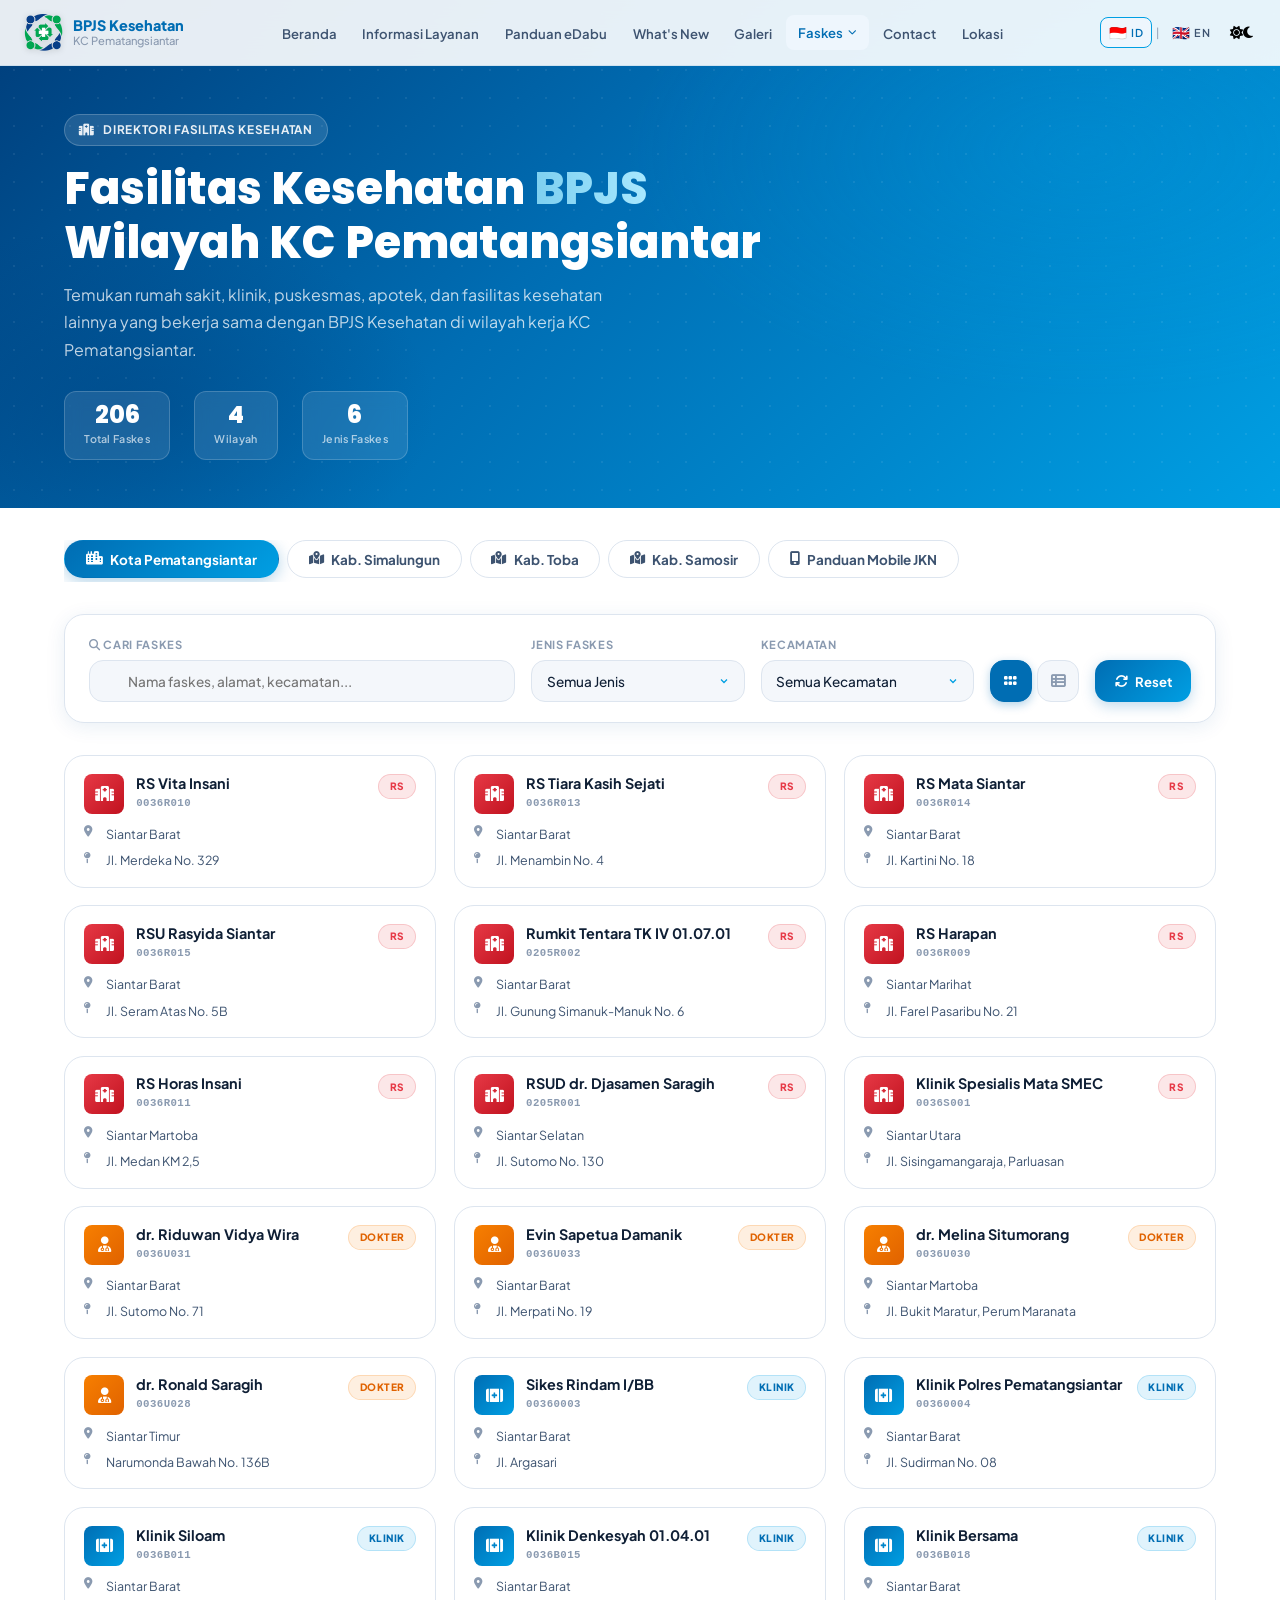
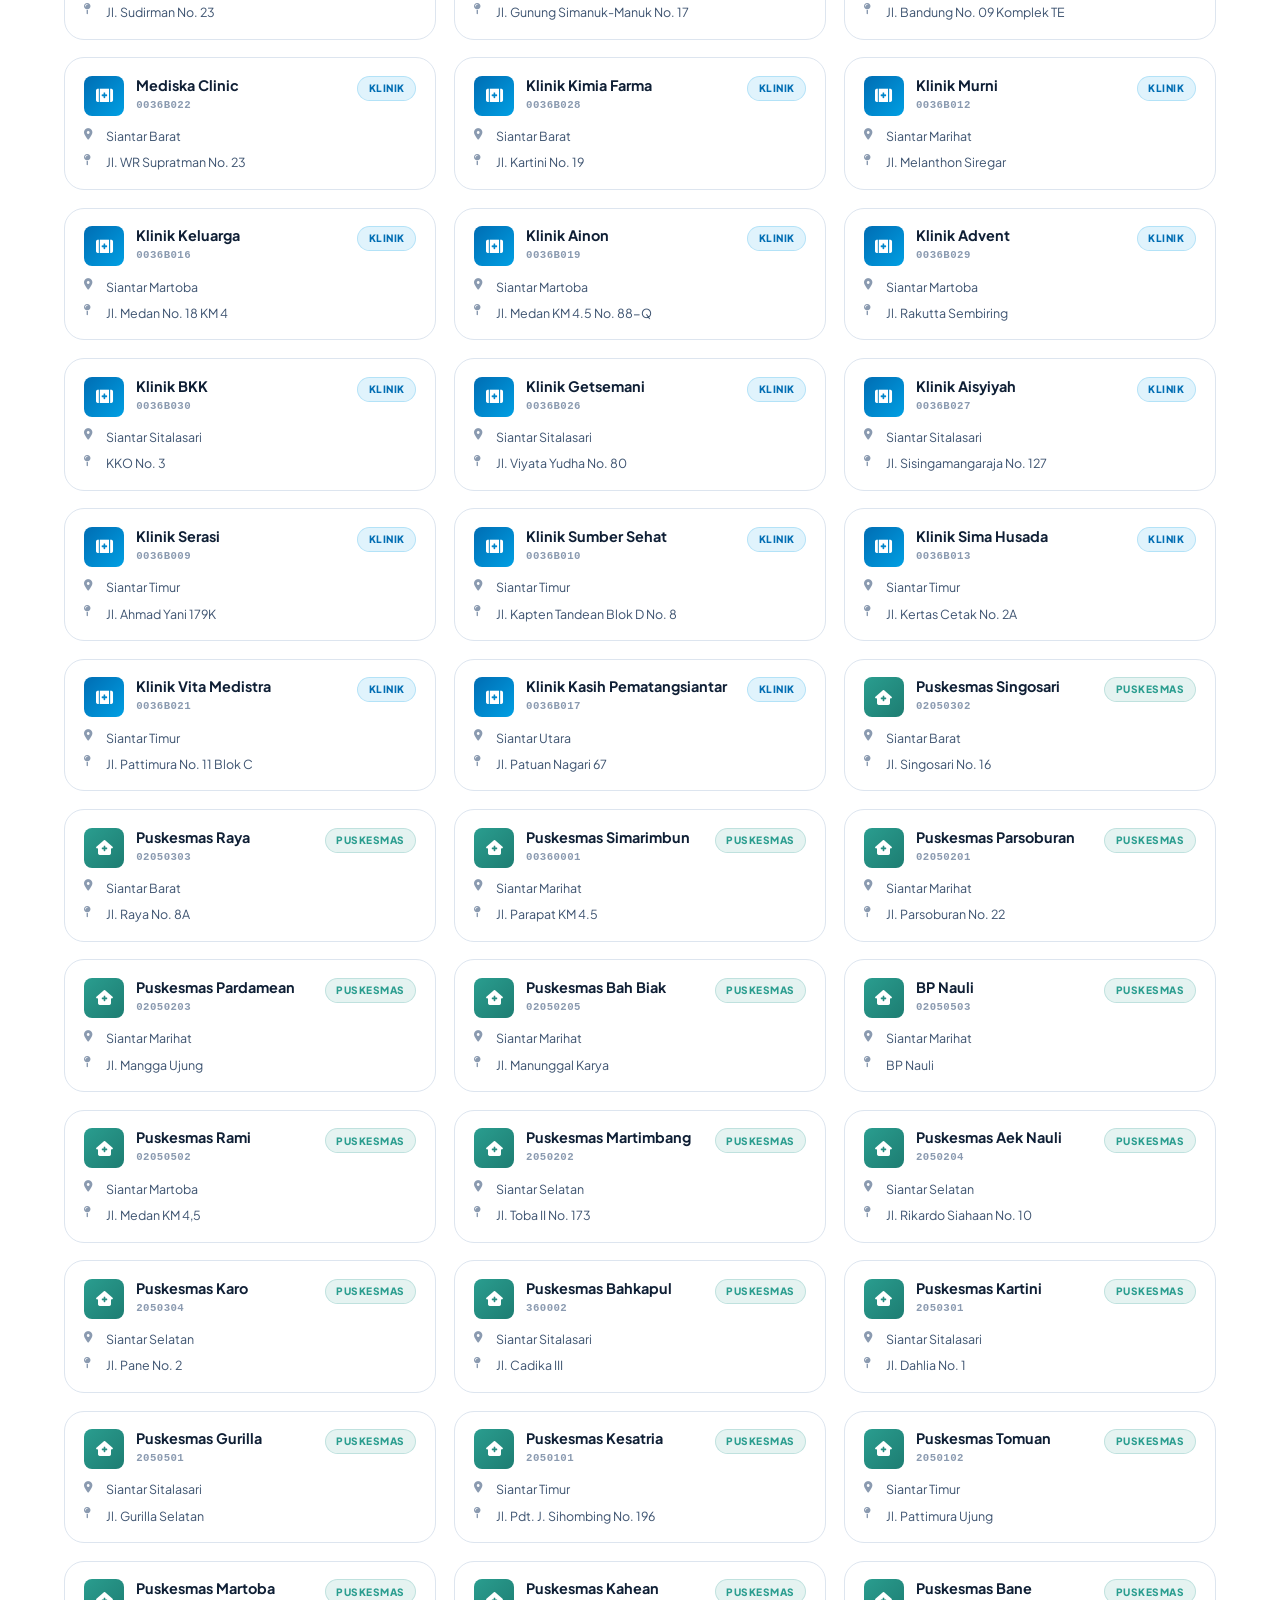
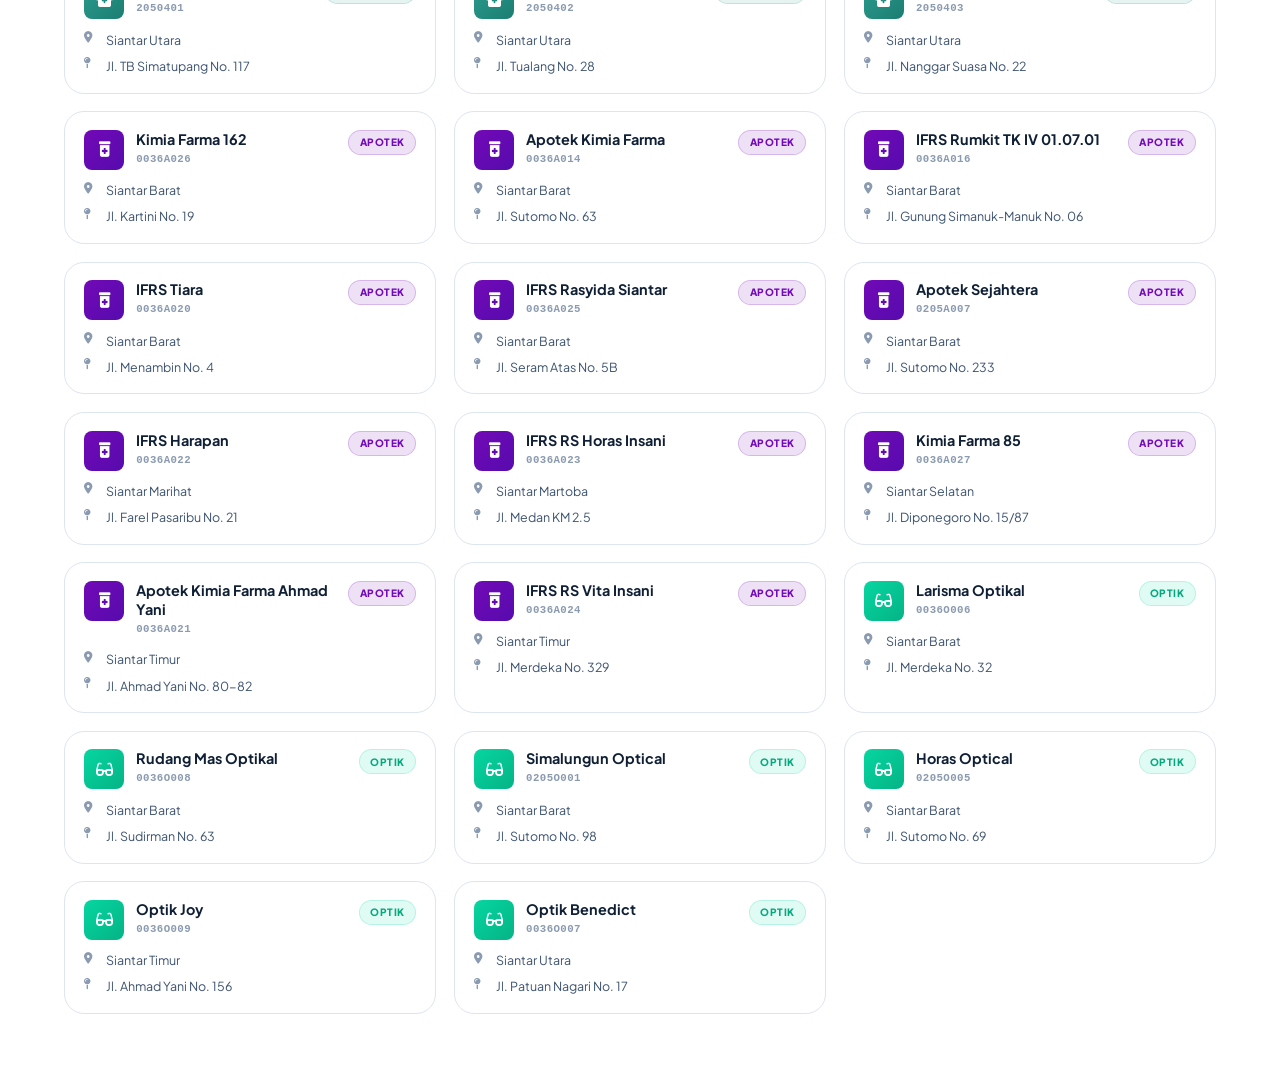
==== faskes.html @ ad73525d "Add files via upload" ====
<!DOCTYPE html>
<html lang="id" data-theme="light">
<head>
  <meta charset="UTF-8"/>
  <meta name="viewport" content="width=device-width, initial-scale=1.0"/>
  <title>Fasilitas Kesehatan – BPJS Kesehatan KC Pematangsiantar</title>
  <link rel="preconnect" href="https://fonts.googleapis.com"/>
  <link rel="preconnect" href="https://fonts.gstatic.com" crossorigin/>
  <link href="https://fonts.googleapis.com/css2?family=Plus+Jakarta+Sans:wght@300;400;500;600;700;800&family=Poppins:wght@400;600;700;800;900&display=swap" rel="stylesheet"/>
  <link rel="stylesheet" href="https://cdnjs.cloudflare.com/ajax/libs/font-awesome/6.5.0/css/all.min.css"/>
  <link rel="stylesheet" href="style.css"/>
  <link rel="icon" type="image/png" href="files/photos/siantar.png"/>
  <style>
  /* ══ FASKES PAGE SPECIFIC STYLES ══ */

  /* ── Page Hero ── */
  .faskes-hero {
    background: linear-gradient(135deg, #003d7a 0%, #006db3 45%, #009FE3 100%);
    padding: calc(var(--navbar-h) + 3rem) 0 3rem;
    position: relative; overflow: hidden;
  }
  .faskes-hero::before {
    content: '';
    position: absolute; inset: 0;
    background:
      radial-gradient(ellipse 60% 80% at 85% 30%, rgba(0,159,227,.25) 0%, transparent 60%),
      radial-gradient(ellipse 40% 60% at 10% 80%, rgba(0,61,122,.4) 0%, transparent 60%);
    pointer-events: none;
  }
  .faskes-hero-dots {
    position: absolute; inset: 0;
    background-image: radial-gradient(rgba(255,255,255,.07) 1px, transparent 1px);
    background-size: 28px 28px;
    pointer-events: none;
  }
  .faskes-hero-inner {
    max-width: 1200px; margin: 0 auto; padding: 0 var(--sp-md);
    position: relative; z-index: 1;
  }
  .faskes-hero-eyebrow {
    display: inline-flex; align-items: center; gap: .5rem;
    background: rgba(255,255,255,.12); border: 1px solid rgba(255,255,255,.2);
    padding: .32rem .9rem; border-radius: 999px;
    font-size: .74rem; font-weight: 700; color: rgba(255,255,255,.9);
    letter-spacing: .06em; text-transform: uppercase; margin-bottom: 1rem;
  }
  .faskes-hero h1 {
    font-family: 'Poppins', sans-serif;
    font-size: clamp(1.6rem, 4vw, 2.8rem);
    font-weight: 800; color: white; line-height: 1.2;
    margin-bottom: .75rem;
  }
  .faskes-hero h1 span {
    background: linear-gradient(90deg, #7dd0f0, #a8e8ff);
    -webkit-background-clip: text; -webkit-text-fill-color: transparent;
    background-clip: text;
  }
  .faskes-hero p {
    color: rgba(255,255,255,.75); font-size: clamp(.84rem, 1.8vw, 1rem);
    max-width: 560px; line-height: 1.7;
  }
  .faskes-hero-stats {
    display: flex; gap: 1.5rem; margin-top: 1.75rem; flex-wrap: wrap;
  }
  .fh-stat {
    background: rgba(255,255,255,.1); border: 1px solid rgba(255,255,255,.18);
    border-radius: 12px; padding: .7rem 1.2rem; text-align: center;
    backdrop-filter: blur(8px);
  }
  .fh-stat-n { display: block; font-family: 'Poppins',sans-serif; font-size: 1.5rem; font-weight: 800; color: white; line-height: 1; }
  .fh-stat-l { display: block; font-size: .67rem; color: rgba(255,255,255,.65); font-weight: 600; margin-top: .2rem; letter-spacing: .03em; }

  /* ── Main Content ── */
  .faskes-main {
    max-width: 1200px; margin: 0 auto; padding: 2rem var(--sp-md) 4rem;
  }

  /* ── Dropdown Filter Bar ── */
  .faskes-control-bar {
    background: var(--bg-card); border: 1px solid var(--border);
    border-radius: var(--r-lg); padding: 1.25rem 1.5rem;
    box-shadow: var(--sh-md);
    display: flex; flex-wrap: wrap; gap: 1rem;
    align-items: flex-end;
    margin-bottom: 2rem;
    position: sticky; top: calc(var(--navbar-h) + 8px); z-index: 100;
  }
  .ctrl-group { display: flex; flex-direction: column; gap: .4rem; flex: 1; min-width: 160px; }
  .ctrl-group label {
    font-size: .7rem; font-weight: 700; color: var(--txt-3);
    letter-spacing: .06em; text-transform: uppercase;
  }
  .ctrl-select, .ctrl-input {
    height: 42px; padding: 0 .9rem;
    background: var(--bg-alt); border: 1px solid var(--border);
    border-radius: var(--r-md); color: var(--txt);
    font-family: inherit; font-size: .85rem; font-weight: 500;
    outline: none; width: 100%;
    transition: border-color .2s ease, box-shadow .2s ease;
    -webkit-appearance: none; appearance: none;
  }
  .ctrl-select { background-image: url("data:image/svg+xml,%3Csvg xmlns='http://www.w3.org/2000/svg' width='12' height='12' viewBox='0 0 24 24' fill='none' stroke='%23009FE3' stroke-width='2.5'%3E%3Cpath d='M6 9l6 6 6-6'/%3E%3C/svg%3E"); background-repeat: no-repeat; background-position: right .85rem center; padding-right: 2.2rem; cursor: pointer; }
  .ctrl-select:focus, .ctrl-input:focus { border-color: var(--c-accent); box-shadow: 0 0 0 3px rgba(0,159,227,.12); }
  .ctrl-input { position: relative; }
  .ctrl-search-wrap { position: relative; flex: 2; min-width: 220px; }
  .ctrl-search-wrap label { font-size: .7rem; font-weight: 700; color: var(--txt-3); letter-spacing: .06em; text-transform: uppercase; margin-bottom: .4rem; display: block; }
  .ctrl-search-wrap .ctrl-input { padding-left: 2.4rem; }
  .ctrl-search-icon { position: absolute; left: .85rem; bottom: 12px; color: var(--txt-3); font-size: .85rem; pointer-events: none; }
  .ctrl-reset-btn {
    height: 42px; padding: 0 1.2rem;
    background: linear-gradient(135deg, var(--c-primary), var(--c-accent));
    color: white; border: none; border-radius: var(--r-md);
    font-size: .82rem; font-weight: 700; cursor: pointer;
    display: flex; align-items: center; gap: .45rem;
    box-shadow: 0 4px 14px rgba(0,109,179,.25);
    transition: all .22s ease; white-space: nowrap; flex-shrink: 0;
    align-self: flex-end;
  }
  .ctrl-reset-btn:hover { transform: translateY(-2px); box-shadow: 0 6px 20px rgba(0,109,179,.4); }

  /* View toggle */
  .view-toggle { display: flex; gap: .35rem; align-self: flex-end; flex-shrink: 0; }
  .vtog-btn {
    width: 42px; height: 42px; border: 1px solid var(--border);
    border-radius: var(--r-md); background: var(--bg-alt);
    color: var(--txt-3); cursor: pointer; display: flex;
    align-items: center; justify-content: center; font-size: .9rem;
    transition: all .2s ease;
  }
  .vtog-btn.active { background: var(--c-primary); color: white; border-color: var(--c-primary); box-shadow: 0 3px 10px rgba(0,109,179,.3); }

  /* ── Results info ── */
  .faskes-result-info {
    display: flex; align-items: center; justify-content: space-between;
    margin-bottom: 1.25rem; flex-wrap: wrap; gap: .5rem;
  }
  .result-count {
    font-size: .82rem; color: var(--txt-2); font-weight: 600;
  }
  .result-count strong { color: var(--c-primary); }

  /* ── Section Tabs (Mobile JKN / Wilayah) ── */
  .faskes-nav-tabs {
    display: flex; gap: .5rem; overflow-x: auto; padding-bottom: .25rem;
    margin-bottom: 2rem;
    scrollbar-width: none;
  }
  .faskes-nav-tabs::-webkit-scrollbar { display: none; }
  .fn-tab {
    display: inline-flex; align-items: center; gap: .45rem;
    padding: .6rem 1.3rem; border-radius: var(--r-full);
    font-size: clamp(.75rem,1.7vw,.84rem); font-weight: 700;
    color: var(--txt-2); border: 1.5px solid var(--border);
    background: var(--bg-card); cursor: pointer; white-space: nowrap;
    transition: all .22s ease; flex-shrink: 0;
  }
  .fn-tab:hover { color: var(--c-primary); border-color: var(--c-accent); }
  .fn-tab.active {
    background: linear-gradient(135deg, var(--c-primary), var(--c-accent));
    color: white; border-color: transparent;
    box-shadow: 0 4px 16px rgba(0,109,179,.3);
  }

  /* ── Panel wrapper ── */
  .faskes-panel { display: none; animation: fpanel-in .3s ease; }
  .faskes-panel.active { display: block; }
  @keyframes fpanel-in { from { opacity:0; transform:translateY(10px); } to { opacity:1; transform:translateY(0); } }

  /* ══ CARD VIEW ══ */
  .faskes-cards-grid {
    display: grid; grid-template-columns: repeat(auto-fill, minmax(280px, 1fr));
    gap: 1.1rem;
  }
  .fcard {
    background: var(--bg-card); border: 1px solid var(--border);
    border-radius: var(--r-lg); padding: 1.1rem 1.2rem 1rem;
    display: flex; flex-direction: column; gap: .65rem;
    transition: transform .25s ease, box-shadow .25s ease, border-color .25s ease;
    position: relative; overflow: hidden;
  }
  .fcard::before {
    content: ''; position: absolute; top: 0; left: 0; right: 0; height: 3px;
    opacity: 0; transition: opacity .3s ease;
  }
  .fcard:hover { transform: translateY(-4px); box-shadow: var(--sh-lg); border-color: var(--border-hv); }
  .fcard:hover::before { opacity: 1; }

  /* Type color accent lines */
  .fcard[data-type="RS"]::before      { background: linear-gradient(90deg,#e63946,#ff6b7a); }
  .fcard[data-type="RS"]:hover         { border-color: #e63946; }
  .fcard[data-type="Klinik"]::before  { background: linear-gradient(90deg,#009FE3,#7dd0f0); }
  .fcard[data-type="Klinik"]:hover     { border-color: #009FE3; }
  .fcard[data-type="Puskesmas"]::before { background: linear-gradient(90deg,#2a9d8f,#38c9b9); }
  .fcard[data-type="Puskesmas"]:hover  { border-color: #2a9d8f; }
  .fcard[data-type="Dokter"]::before   { background: linear-gradient(90deg,#f77f00,#ffc947); }
  .fcard[data-type="Dokter"]:hover     { border-color: #f77f00; }
  .fcard[data-type="Apotek"]::before   { background: linear-gradient(90deg,#8338ec,#c77dff); }
  .fcard[data-type="Apotek"]:hover     { border-color: #8338ec; }
  .fcard[data-type="Optik"]::before    { background: linear-gradient(90deg,#06d6a0,#52f0c8); }
  .fcard[data-type="Optik"]:hover      { border-color: #06d6a0; }

  .fcard-header { display: flex; align-items: flex-start; gap: .75rem; }
  .fcard-icon {
    width: 40px; height: 40px; border-radius: var(--r-sm); flex-shrink: 0;
    display: flex; align-items: center; justify-content: center;
    font-size: .95rem; color: white;
  }
  .fcard-icon.type-RS       { background: linear-gradient(135deg,#e63946,#c1121f); }
  .fcard-icon.type-Klinik   { background: linear-gradient(135deg,#006db3,#009FE3); }
  .fcard-icon.type-Puskesmas{ background: linear-gradient(135deg,#2a9d8f,#1d7d72); }
  .fcard-icon.type-Dokter   { background: linear-gradient(135deg,#f77f00,#e06200); }
  .fcard-icon.type-Apotek   { background: linear-gradient(135deg,#7209b7,#560bad); }
  .fcard-icon.type-Optik    { background: linear-gradient(135deg,#06d6a0,#05b386); }

  .fcard-title-wrap { flex: 1; min-width: 0; }
  .fcard-name { font-size: clamp(.82rem,1.7vw,.9rem); font-weight: 700; color: var(--txt); line-height: 1.35; }
  .fcard-code { font-size: .67rem; color: var(--txt-3); font-weight: 600; font-family: monospace; margin-top: .1rem; letter-spacing: .04em; }
  .fcard-badge {
    display: inline-flex; align-items: center; gap: .3rem;
    padding: .2rem .65rem; border-radius: var(--r-full);
    font-size: .63rem; font-weight: 800; letter-spacing: .05em;
    text-transform: uppercase; flex-shrink: 0;
  }
  .badge-RS       { background:rgba(230,57,70,.12);  color:#e63946; border:1px solid rgba(230,57,70,.2); }
  .badge-Klinik   { background:rgba(0,159,227,.12);  color:#006db3; border:1px solid rgba(0,159,227,.2); }
  .badge-Puskesmas{ background:rgba(42,157,143,.12); color:#2a9d8f; border:1px solid rgba(42,157,143,.2); }
  .badge-Dokter   { background:rgba(247,127,0,.12);  color:#e06200; border:1px solid rgba(247,127,0,.2); }
  .badge-Apotek   { background:rgba(114,9,183,.12);  color:#7209b7; border:1px solid rgba(114,9,183,.2); }
  .badge-Optik    { background:rgba(6,214,160,.12);  color:#06a87e; border:1px solid rgba(6,214,160,.2); }
  [data-theme="dark"] .badge-RS       { background:rgba(230,57,70,.18);  color:#ff7a85; }
  [data-theme="dark"] .badge-Klinik   { background:rgba(0,159,227,.18);  color:#7dd0f0; }
  [data-theme="dark"] .badge-Puskesmas{ background:rgba(42,157,143,.18); color:#4fd8cb; }
  [data-theme="dark"] .badge-Dokter   { background:rgba(247,127,0,.18);  color:#ffb347; }
  [data-theme="dark"] .badge-Apotek   { background:rgba(114,9,183,.18);  color:#c77dff; }
  [data-theme="dark"] .badge-Optik    { background:rgba(6,214,160,.18);  color:#52f0c8; }

  .fcard-meta { display: flex; flex-direction: column; gap: .35rem; }
  .fcard-meta-row { display: flex; align-items: flex-start; gap: .5rem; font-size: clamp(.73rem,1.5vw,.78rem); color: var(--txt-2); }
  .fcard-meta-row i { color: var(--txt-3); font-size: .7rem; margin-top: .15rem; flex-shrink: 0; width: 14px; }

  /* ══ TABLE VIEW ══ */
  .faskes-table-wrap {
    background: var(--bg-card); border: 1px solid var(--border);
    border-radius: var(--r-lg); overflow: hidden; box-shadow: var(--sh-md);
  }
  .faskes-table {
    width: 100%; border-collapse: collapse; font-size: clamp(.72rem,1.5vw,.82rem);
  }
  .faskes-table thead {
    background: linear-gradient(135deg, var(--c-primary), var(--c-accent));
    color: white; position: sticky; top: 0; z-index: 2;
  }
  .faskes-table th {
    padding: .85rem 1rem; text-align: left; font-weight: 700;
    font-size: .72rem; letter-spacing: .06em; text-transform: uppercase;
    white-space: nowrap;
  }
  .faskes-table th:first-child { padding-left: 1.25rem; }
  .faskes-table tbody tr {
    border-bottom: 1px solid var(--border);
    transition: background .15s ease;
  }
  .faskes-table tbody tr:last-child { border-bottom: none; }
  .faskes-table tbody tr:hover { background: var(--bg-alt); }
  .faskes-table td { padding: .75rem 1rem; color: var(--txt); vertical-align: middle; }
  .faskes-table td:first-child { padding-left: 1.25rem; color: var(--txt-3); font-size: .7rem; font-weight: 600; }
  .faskes-table .td-name { font-weight: 700; color: var(--txt); }
  .faskes-table .td-code { font-family: monospace; font-size: .7rem; color: var(--txt-3); background: var(--bg-alt); padding: .15rem .45rem; border-radius: 4px; white-space: nowrap; }
  .faskes-table .td-addr { color: var(--txt-2); max-width: 240px; line-height: 1.45; }
  .no-result {
    text-align: center; padding: 3rem 1rem;
    color: var(--txt-3); font-size: .9rem;
  }
  .no-result i { font-size: 2.5rem; display: block; margin-bottom: .75rem; opacity: .4; }

  /* ══ MOBILE JKN GUIDE ══ */
  .mjkn-intro {
    background: linear-gradient(135deg, rgba(0,109,179,.07), rgba(0,159,227,.04));
    border: 1px solid rgba(0,159,227,.2);
    border-radius: var(--r-lg); padding: 1.5rem;
    margin-bottom: 2rem; display: flex; gap: 1rem; align-items: flex-start;
  }
  .mjkn-intro-icon {
    width: 52px; height: 52px; flex-shrink: 0;
    background: linear-gradient(135deg, var(--c-primary), var(--c-accent));
    border-radius: var(--r-md); display: flex; align-items: center; justify-content: center;
    color: white; font-size: 1.35rem;
    box-shadow: 0 6px 18px rgba(0,109,179,.25);
  }
  .mjkn-intro-text h3 { font-size: 1rem; font-weight: 800; color: var(--txt); margin-bottom: .35rem; }
  .mjkn-intro-text p { font-size: .83rem; color: var(--txt-2); line-height: 1.65; }
  .mjkn-intro-text a { color: var(--c-primary); font-weight: 700; }

  .mjkn-grid { display: grid; grid-template-columns: repeat(auto-fill, minmax(300px, 1fr)); gap: 1.1rem; }
  .mjkn-card {
    background: var(--bg-card); border: 1px solid var(--border);
    border-radius: var(--r-lg); overflow: hidden;
    transition: transform .25s ease, box-shadow .25s ease;
  }
  .mjkn-card:hover { transform: translateY(-4px); box-shadow: var(--sh-lg); }
  .mjkn-card-head {
    background: linear-gradient(135deg, var(--c-primary), var(--c-accent));
    padding: 1rem 1.2rem; display: flex; align-items: center; gap: .75rem;
  }
  .mjkn-card-head i { color: rgba(255,255,255,.85); font-size: 1.15rem; }
  .mjkn-card-head h3 { color: white; font-size: .88rem; font-weight: 700; }
  .mjkn-card-body { padding: 1.1rem 1.2rem; }
  .mjkn-steps { display: flex; flex-direction: column; gap: .6rem; counter-reset: step-c; }
  .mjkn-step {
    display: flex; gap: .7rem; align-items: flex-start;
    font-size: .8rem; color: var(--txt-2); line-height: 1.55;
    counter-increment: step-c;
  }
  .mjkn-step-num {
    width: 22px; height: 22px; border-radius: 50%; flex-shrink: 0;
    background: linear-gradient(135deg, var(--c-primary), var(--c-accent));
    color: white; font-size: .65rem; font-weight: 800;
    display: flex; align-items: center; justify-content: center;
    margin-top: .1rem;
  }
  .mjkn-step strong { color: var(--txt); }

  /* ── Pagination / Empty ── */
  .faskes-empty {
    text-align: center; padding: 4rem 1rem;
    color: var(--txt-3);
  }
  .faskes-empty i { font-size: 3.5rem; opacity: .3; margin-bottom: 1rem; display: block; }
  .faskes-empty h3 { font-size: 1rem; color: var(--txt-2); margin-bottom: .4rem; }
  .faskes-empty p { font-size: .82rem; }

  /* ── Responsive ── */
  @media (max-width: 767px) {
    .faskes-control-bar { padding: 1rem; gap: .75rem; position: relative; top: auto; }
    .ctrl-group, .ctrl-search-wrap { min-width: 100%; }
    .faskes-hero-stats { gap: .85rem; }
    .fh-stat { padding: .5rem .9rem; }
    .faskes-table-wrap { overflow-x: auto; }
    .faskes-table { min-width: 620px; }
    .mjkn-grid { grid-template-columns: 1fr; }
    .mjkn-intro { flex-direction: column; }
  }
  @media (max-width: 575px) {
    .faskes-cards-grid { grid-template-columns: 1fr; }
    .view-toggle { display: none; }
  }
  </style>
</head>
<body>

<!-- ════════════════════════════════════
     NAVBAR (sama persis dengan index)
════════════════════════════════════ -->
<nav class="navbar" id="navbar">
  <div class="nav-container">
    <a href="index.html" class="nav-brand">
      <img src="files/photos/logo-bpjs.png" alt="Logo BPJS Kesehatan" class="brand-img"
           onerror="this.style.display='none';this.nextElementSibling.style.display='flex'"/>
      <div class="brand-logo-fallback" style="display:none"><i class="fa-solid fa-shield-heart"></i></div>
      <div class="brand-text">
        <span class="brand-main">BPJS Kesehatan</span>
        <span class="brand-sub">KC Pematangsiantar</span>
      </div>
    </a>

    <ul class="nav-links" id="navLinks">
      <li><a href="index.html"           class="nav-link">Beranda</a></li>
      <li><a href="index.html#layanan"   class="nav-link">Informasi Layanan</a></li>
      <li><a href="index.html#panduan"   class="nav-link">Panduan eDabu</a></li>
      <li><a href="index.html#news"      class="nav-link">What's New</a></li>
      <li><a href="index.html#galeri"    class="nav-link">Galeri</a></li>

      <!-- ── DROPDOWN FASKES ── -->
      <li class="nav-dropdown">
        <a href="faskes.html" class="nav-link nav-link-dropdown active">
          Faskes <i class="fa-solid fa-chevron-down nav-dd-icon"></i>
        </a>
        <div class="nav-dd-menu">
          <div class="nav-dd-header">Direktori Faskes BPJS</div>
          <a href="faskes.html?tab=mobilejkn" class="nav-dd-item">
            <div class="nav-dd-item-icon" style="background:linear-gradient(135deg,#006db3,#009FE3)"><i class="fa-solid fa-mobile-screen"></i></div>
            <div>
              <div class="nav-dd-item-title">Panduan Mobile JKN</div>
              <div class="nav-dd-item-sub">Cara penggunaan aplikasi</div>
            </div>
          </a>
          <a href="faskes.html?tab=siantar" class="nav-dd-item">
            <div class="nav-dd-item-icon" style="background:linear-gradient(135deg,#e63946,#c1121f)"><i class="fa-solid fa-city"></i></div>
            <div>
              <div class="nav-dd-item-title">Kota Pematangsiantar</div>
              <div class="nav-dd-item-sub">RS, Klinik, Puskesmas</div>
            </div>
          </a>
          <a href="faskes.html?tab=simalungun" class="nav-dd-item">
            <div class="nav-dd-item-icon" style="background:linear-gradient(135deg,#2a9d8f,#1d7d72)"><i class="fa-solid fa-map-location-dot"></i></div>
            <div>
              <div class="nav-dd-item-title">Kab. Simalungun</div>
              <div class="nav-dd-item-sub">RS, Klinik, Puskesmas</div>
            </div>
          </a>
          <a href="faskes.html?tab=toba" class="nav-dd-item">
            <div class="nav-dd-item-icon" style="background:linear-gradient(135deg,#f77f00,#e06200)"><i class="fa-solid fa-map-location-dot"></i></div>
            <div>
              <div class="nav-dd-item-title">Kab. Toba</div>
              <div class="nav-dd-item-sub">RS, Klinik, Puskesmas</div>
            </div>
          </a>
          <a href="faskes.html?tab=samosir" class="nav-dd-item">
            <div class="nav-dd-item-icon" style="background:linear-gradient(135deg,#7209b7,#560bad)"><i class="fa-solid fa-map-location-dot"></i></div>
            <div>
              <div class="nav-dd-item-title">Kab. Samosir</div>
              <div class="nav-dd-item-sub">RS, Klinik, Puskesmas</div>
            </div>
          </a>
        </div>
      </li>

      <li><a href="index.html#contact" class="nav-link">Contact</a></li>
      <li><a href="index.html#lokasi"  class="nav-link">Lokasi</a></li>
    </ul>

    <div class="nav-right">
      <div class="lang-switcher" id="langSwitcher">
        <button class="lang-btn active" data-lang="id"><span class="lang-flag">🇮🇩</span><span class="lang-code">ID</span></button>
        <span class="lang-divider">|</span>
        <button class="lang-btn" data-lang="en"><span class="lang-flag">🇬🇧</span><span class="lang-code">EN</span></button>
      </div>
      <button class="theme-toggle" id="themeToggle" aria-label="Toggle theme">
        <span class="tog-track"><span class="tog-thumb"></span></span>
        <i class="fa-solid fa-sun  tog-sun"></i>
        <i class="fa-solid fa-moon tog-moon"></i>
      </button>
      <button class="hamburger" id="hamburger" aria-label="Menu">
        <span></span><span></span><span></span>
      </button>
    </div>
  </div>
</nav>

<!-- ════════════════════════════════════
     PAGE HERO
════════════════════════════════════ -->
<div class="faskes-hero">
  <div class="faskes-hero-dots"></div>
  <div class="faskes-hero-inner">
    <div class="faskes-hero-eyebrow">
      <i class="fa-solid fa-hospital"></i> Direktori Fasilitas Kesehatan
    </div>
    <h1>Fasilitas Kesehatan <span>BPJS</span><br>Wilayah KC Pematangsiantar</h1>
    <p>Temukan rumah sakit, klinik, puskesmas, apotek, dan fasilitas kesehatan lainnya yang bekerja sama dengan BPJS Kesehatan di wilayah kerja KC Pematangsiantar.</p>
    <div class="faskes-hero-stats">
      <div class="fh-stat"><span class="fh-stat-n" id="statTotal">200+</span><span class="fh-stat-l">Total Faskes</span></div>
      <div class="fh-stat"><span class="fh-stat-n">4</span><span class="fh-stat-l">Wilayah</span></div>
      <div class="fh-stat"><span class="fh-stat-n">6</span><span class="fh-stat-l">Jenis Faskes</span></div>
    </div>
  </div>
</div>

<!-- ════════════════════════════════════
     MAIN CONTENT
════════════════════════════════════ -->
<main class="faskes-main">

  <!-- Section Tabs -->
  <div class="faskes-nav-tabs" id="faskesNavTabs">
    <button class="fn-tab active" data-panel="siantar">
      <i class="fa-solid fa-city"></i> Kota Pematangsiantar
    </button>
    <button class="fn-tab" data-panel="simalungun">
      <i class="fa-solid fa-map-location-dot"></i> Kab. Simalungun
    </button>
    <button class="fn-tab" data-panel="toba">
      <i class="fa-solid fa-map-location-dot"></i> Kab. Toba
    </button>
    <button class="fn-tab" data-panel="samosir">
      <i class="fa-solid fa-map-location-dot"></i> Kab. Samosir
    </button>
    <button class="fn-tab" data-panel="mobilejkn">
      <i class="fa-solid fa-mobile-screen"></i> Panduan Mobile JKN
    </button>
  </div>

  <!-- ══ CONTROL BAR (only for faskes panels) ══ -->
  <div class="faskes-control-bar" id="controlBar">
    <div class="ctrl-search-wrap">
      <label for="searchInput"><i class="fa-solid fa-magnifying-glass"></i> Cari Faskes</label>
      <i class="fa-solid fa-magnifying-glass ctrl-search-icon"></i>
      <input type="text" id="searchInput" class="ctrl-input" placeholder="Nama faskes, alamat, kecamatan..."/>
    </div>
    <div class="ctrl-group">
      <label for="typeFilter">Jenis Faskes</label>
      <select id="typeFilter" class="ctrl-select">
        <option value="">Semua Jenis</option>
        <option value="RS">Rumah Sakit</option>
        <option value="Klinik">Klinik</option>
        <option value="Puskesmas">Puskesmas</option>
        <option value="Dokter">Dokter Umum</option>
        <option value="Apotek">Apotek</option>
        <option value="Optik">Optik</option>
      </select>
    </div>
    <div class="ctrl-group">
      <label for="kecFilter">Kecamatan</label>
      <select id="kecFilter" class="ctrl-select">
        <option value="">Semua Kecamatan</option>
      </select>
    </div>
    <div class="view-toggle">
      <button class="vtog-btn active" id="btnCardView" title="Card View"><i class="fa-solid fa-grip"></i></button>
      <button class="vtog-btn" id="btnTableView" title="Table View"><i class="fa-solid fa-table-list"></i></button>
    </div>
    <button class="ctrl-reset-btn" id="resetBtn">
      <i class="fa-solid fa-arrows-rotate"></i> Reset
    </button>
  </div>

  <!-- Result count -->
  <div class="faskes-result-info" id="resultInfo" style="display:none">
    <div class="result-count">Menampilkan <strong id="countShown">0</strong> dari <strong id="countTotal">0</strong> fasilitas kesehatan</div>
  </div>

  <!-- ══════════ PANEL: PEMATANGSIANTAR ══════════ -->
  <div class="faskes-panel active" id="panel-siantar">
    <div class="faskes-cards-grid" id="grid-siantar"></div>
    <div class="faskes-table-wrap" id="table-siantar" style="display:none"><table class="faskes-table"><thead><tr><th>#</th><th>Kode</th><th>Nama Faskes</th><th>Jenis</th><th>Kecamatan</th><th>Alamat</th></tr></thead><tbody id="tbody-siantar"></tbody></table></div>
    <div class="faskes-empty" id="empty-siantar" style="display:none"><i class="fa-solid fa-magnifying-glass"></i><h3>Tidak ditemukan</h3><p>Coba kata kunci atau filter lain.</p></div>
  </div>

  <!-- ══════════ PANEL: SIMALUNGUN ══════════ -->
  <div class="faskes-panel" id="panel-simalungun">
    <div class="faskes-cards-grid" id="grid-simalungun"></div>
    <div class="faskes-table-wrap" id="table-simalungun" style="display:none"><table class="faskes-table"><thead><tr><th>#</th><th>Kode</th><th>Nama Faskes</th><th>Jenis</th><th>Kecamatan</th><th>Alamat</th></tr></thead><tbody id="tbody-simalungun"></tbody></table></div>
    <div class="faskes-empty" id="empty-simalungun" style="display:none"><i class="fa-solid fa-magnifying-glass"></i><h3>Tidak ditemukan</h3><p>Coba kata kunci atau filter lain.</p></div>
  </div>

  <!-- ══════════ PANEL: TOBA ══════════ -->
  <div class="faskes-panel" id="panel-toba">
    <div class="faskes-cards-grid" id="grid-toba"></div>
    <div class="faskes-table-wrap" id="table-toba" style="display:none"><table class="faskes-table"><thead><tr><th>#</th><th>Kode</th><th>Nama Faskes</th><th>Jenis</th><th>Kecamatan</th><th>Alamat</th></tr></thead><tbody id="tbody-toba"></tbody></table></div>
    <div class="faskes-empty" id="empty-toba" style="display:none"><i class="fa-solid fa-magnifying-glass"></i><h3>Tidak ditemukan</h3><p>Coba kata kunci atau filter lain.</p></div>
  </div>

  <!-- ══════════ PANEL: SAMOSIR ══════════ -->
  <div class="faskes-panel" id="panel-samosir">
    <div class="faskes-cards-grid" id="grid-samosir"></div>
    <div class="faskes-table-wrap" id="table-samosir" style="display:none"><table class="faskes-table"><thead><tr><th>#</th><th>Kode</th><th>Nama Faskes</th><th>Jenis</th><th>Kecamatan</th><th>Alamat</th></tr></thead><tbody id="tbody-samosir"></tbody></table></div>
    <div class="faskes-empty" id="empty-samosir" style="display:none"><i class="fa-solid fa-magnifying-glass"></i><h3>Tidak ditemukan</h3><p>Coba kata kunci atau filter lain.</p></div>
  </div>

  <!-- ══════════ PANEL: MOBILE JKN ══════════ -->
  <div class="faskes-panel" id="panel-mobilejkn">
    <div class="mjkn-intro">
      <div class="mjkn-intro-icon"><i class="fa-solid fa-mobile-screen-button"></i></div>
      <div class="mjkn-intro-text">
        <h3>Aplikasi Mobile JKN — BPJS Kesehatan</h3>
        <p>Mobile JKN adalah aplikasi resmi BPJS Kesehatan untuk peserta JKN. Tersedia di <strong>Google Play Store</strong> dan <strong>App Store</strong>. Panduan berikut disusun ulang berdasarkan panduan resmi BPJS Kesehatan. Untuk bantuan lebih lanjut kunjungi <a href="https://sipp.bpjs-kesehatan.go.id/" target="_blank">sipp.bpjs-kesehatan.go.id</a>.</p>
      </div>
    </div>
    <div class="mjkn-grid">

      <div class="mjkn-card">
        <div class="mjkn-card-head"><i class="fa-solid fa-right-to-bracket"></i><h3>Cara Login ke Mobile JKN</h3></div>
        <div class="mjkn-card-body"><div class="mjkn-steps">
          <div class="mjkn-step"><div class="mjkn-step-num">1</div><div>Buka aplikasi Mobile JKN, pilih <strong>Masuk/Daftar</strong> di pojok kiri atas</div></div>
          <div class="mjkn-step"><div class="mjkn-step-num">2</div><div>Pilih <strong>Masuk</strong></div></div>
          <div class="mjkn-step"><div class="mjkn-step-num">3</div><div>Pilih jenis identitas, masukkan <strong>NIK/Nomor Kartu</strong>, password, dan captcha, lalu ketuk <strong>MASUK</strong></div></div>
        </div></div>
      </div>

      <div class="mjkn-card">
        <div class="mjkn-card-head"><i class="fa-solid fa-fingerprint"></i><h3>Login dengan Biometrik</h3></div>
        <div class="mjkn-card-body"><div class="mjkn-steps">
          <div class="mjkn-step"><div class="mjkn-step-num">1</div><div>Login terlebih dulu, masuk ke <strong>Menu Profil</strong>, aktifkan <strong>Login dengan Biometrik</strong></div></div>
          <div class="mjkn-step"><div class="mjkn-step-num">2</div><div>Setujui syarat dan ketentuan, masukkan password untuk mendaftar biometrik</div></div>
          <div class="mjkn-step"><div class="mjkn-step-num">3</div><div>Status berubah <strong>ON</strong> — selanjutnya login dapat menggunakan sidik jari atau face recognition</div></div>
        </div></div>
      </div>

      <div class="mjkn-card">
        <div class="mjkn-card-head"><i class="fa-solid fa-key"></i><h3>Lupa Kata Sandi</h3></div>
        <div class="mjkn-card-body"><div class="mjkn-steps">
          <div class="mjkn-step"><div class="mjkn-step-num">1</div><div>Pada halaman login, pilih fitur <strong>Lupa Kata Sandi</strong></div></div>
          <div class="mjkn-step"><div class="mjkn-step-num">2</div><div>Masukkan <strong>NIK</strong> dan captcha, lalu ketuk Lanjut</div></div>
          <div class="mjkn-step"><div class="mjkn-step-num">3</div><div>Pilih metode pemulihan: <strong>SMS, E-Mail</strong>, atau <strong>Pertanyaan Data Pribadi</strong></div></div>
        </div></div>
      </div>

      <div class="mjkn-card">
        <div class="mjkn-card-head"><i class="fa-solid fa-user-plus"></i><h3>Daftar Akun Baru</h3></div>
        <div class="mjkn-card-body"><div class="mjkn-steps">
          <div class="mjkn-step"><div class="mjkn-step-num">1</div><div>Buka aplikasi, ketuk <strong>Daftar</strong></div></div>
          <div class="mjkn-step"><div class="mjkn-step-num">2</div><div>Isi formulir: <strong>NIK, Nama, Tanggal Lahir, Captcha</strong>, lalu ketuk Verifikasi Data</div></div>
          <div class="mjkn-step"><div class="mjkn-step-num">3</div><div>Masukkan nomor HP, kirim kode OTP, masukkan OTP, lalu ketuk <strong>Registrasi</strong></div></div>
        </div></div>
      </div>

      <div class="mjkn-card">
        <div class="mjkn-card-head"><i class="fa-solid fa-lock"></i><h3>Mengubah PIN</h3></div>
        <div class="mjkn-card-body"><div class="mjkn-steps">
          <div class="mjkn-step"><div class="mjkn-step-num">1</div><div>Dari menu Home, ketuk <strong>Profil</strong></div></div>
          <div class="mjkn-step"><div class="mjkn-step-num">2</div><div>Pilih <strong>Ubah PIN</strong>, masukkan PIN saat ini</div></div>
          <div class="mjkn-step"><div class="mjkn-step-num">3</div><div>Masukkan PIN baru, verifikasi, lalu ketuk <strong>Setuju</strong></div></div>
        </div></div>
      </div>

      <div class="mjkn-card">
        <div class="mjkn-card-head"><i class="fa-solid fa-rotate"></i><h3>Mengubah Kata Sandi</h3></div>
        <div class="mjkn-card-body"><div class="mjkn-steps">
          <div class="mjkn-step"><div class="mjkn-step-num">1</div><div>Masuk ke <strong>Profil</strong>, pilih <strong>Ubah Kata Sandi</strong></div></div>
          <div class="mjkn-step"><div class="mjkn-step-num">2</div><div>Isi form: password lama, password baru, konfirmasi password baru, dan captcha</div></div>
          <div class="mjkn-step"><div class="mjkn-step-num">3</div><div>Ketuk <strong>Simpan</strong> — aplikasi akan otomatis login ulang</div></div>
        </div></div>
      </div>

      <div class="mjkn-card">
        <div class="mjkn-card-head"><i class="fa-solid fa-floppy-disk"></i><h3>Simpan Data Username</h3></div>
        <div class="mjkn-card-body"><div class="mjkn-steps">
          <div class="mjkn-step"><div class="mjkn-step-num">1</div><div>Setelah login, buka <strong>Menu Profil</strong></div></div>
          <div class="mjkn-step"><div class="mjkn-step-num">2</div><div>Aktifkan fitur <strong>Simpan Data Username</strong> dengan menggeser tombol ke ON</div></div>
          <div class="mjkn-step"><div class="mjkn-step-num">3</div><div>Halaman login berikutnya akan otomatis terisi nomor kartu peserta terakhir</div></div>
        </div></div>
      </div>

      <div class="mjkn-card">
        <div class="mjkn-card-head"><i class="fa-solid fa-bell"></i><h3>Mengaktifkan Notifikasi</h3></div>
        <div class="mjkn-card-body"><div class="mjkn-steps">
          <div class="mjkn-step"><div class="mjkn-step-num">1</div><div>Masuk ke <strong>Menu Profil</strong></div></div>
          <div class="mjkn-step"><div class="mjkn-step-num">2</div><div>Geser tombol di baris <strong>Notifikasi</strong> ke posisi aktif (ON)</div></div>
          <div class="mjkn-step"><div class="mjkn-step-num">3</div><div>Anda akan menerima pemberitahuan layanan JKN secara otomatis</div></div>
        </div></div>
      </div>

      <div class="mjkn-card">
        <div class="mjkn-card-head"><i class="fa-solid fa-arrow-right-from-bracket"></i><h3>Keluar dari Aplikasi</h3></div>
        <div class="mjkn-card-body"><div class="mjkn-steps">
          <div class="mjkn-step"><div class="mjkn-step-num">1</div><div>Buka <strong>Menu Lainnya</strong>, ketuk <strong>Keluar</strong></div></div>
          <div class="mjkn-step"><div class="mjkn-step-num">2</div><div>Ketuk <strong>Setuju</strong> pada pop-up konfirmasi</div></div>
          <div class="mjkn-step"><div class="mjkn-step-num">3</div><div>Anda akan dikembalikan ke landing page Mobile JKN</div></div>
        </div></div>
      </div>

    </div>
  </div><!-- end panel mobilejkn -->

</main>

<!-- Back to top -->
<button class="back-to-top" id="backToTop" aria-label="Back to top">
  <i class="fa-solid fa-chevron-up"></i>
</button>

<script src="script.js"></script>
<script>
/* ══════════════════════════════════════════════
   FASKES DATA — disusun ulang dari sumber publik
   Sumber: faskesbpjs.com & bpjs-kesehatan.go.id
   Data inti: nama, jenis, kecamatan, kode, alamat
══════════════════════════════════════════════ */
const FASKES_DB = {

  /* ── KOTA PEMATANGSIANTAR ── */
  siantar: [
    // Rumah Sakit
    {kode:"0036R010", nama:"RS Vita Insani",                    jenis:"RS",        kec:"Siantar Barat",      alamat:"Jl. Merdeka No. 329"},
    {kode:"0036R013", nama:"RS Tiara Kasih Sejati",             jenis:"RS",        kec:"Siantar Barat",      alamat:"Jl. Menambin No. 4"},
    {kode:"0036R014", nama:"RS Mata Siantar",                   jenis:"RS",        kec:"Siantar Barat",      alamat:"Jl. Kartini No. 18"},
    {kode:"0036R015", nama:"RSU Rasyida Siantar",               jenis:"RS",        kec:"Siantar Barat",      alamat:"Jl. Seram Atas No. 5B"},
    {kode:"0205R002", nama:"Rumkit Tentara TK IV 01.07.01",     jenis:"RS",        kec:"Siantar Barat",      alamat:"Jl. Gunung Simanuk-Manuk No. 6"},
    {kode:"0036R009", nama:"RS Harapan",                        jenis:"RS",        kec:"Siantar Marihat",    alamat:"Jl. Farel Pasaribu No. 21"},
    {kode:"0036R011", nama:"RS Horas Insani",                   jenis:"RS",        kec:"Siantar Martoba",    alamat:"Jl. Medan KM 2,5"},
    {kode:"0205R001", nama:"RSUD dr. Djasamen Saragih",         jenis:"RS",        kec:"Siantar Selatan",    alamat:"Jl. Sutomo No. 130"},
    {kode:"0036S001", nama:"Klinik Spesialis Mata SMEC",        jenis:"RS",        kec:"Siantar Utara",      alamat:"Jl. Sisingamangaraja, Parluasan"},
    // Dokter Umum
    {kode:"0036U031", nama:"dr. Riduwan Vidya Wira",            jenis:"Dokter",    kec:"Siantar Barat",      alamat:"Jl. Sutomo No. 71"},
    {kode:"0036U033", nama:"Evin Sapetua Damanik",              jenis:"Dokter",    kec:"Siantar Barat",      alamat:"Jl. Merpati No. 19"},
    {kode:"0036U030", nama:"dr. Melina Situmorang",             jenis:"Dokter",    kec:"Siantar Martoba",    alamat:"Jl. Bukit Maratur, Perum Maranata"},
    {kode:"0036U028", nama:"dr. Ronald Saragih",                jenis:"Dokter",    kec:"Siantar Timur",      alamat:"Narumonda Bawah No. 136B"},
    // Klinik
    {kode:"00360003", nama:"Sikes Rindam I/BB",                 jenis:"Klinik",    kec:"Siantar Barat",      alamat:"Jl. Argasari"},
    {kode:"00360004", nama:"Klinik Polres Pematangsiantar",     jenis:"Klinik",    kec:"Siantar Barat",      alamat:"Jl. Sudirman No. 08"},
    {kode:"0036B011", nama:"Klinik Siloam",                     jenis:"Klinik",    kec:"Siantar Barat",      alamat:"Jl. Sudirman No. 23"},
    {kode:"0036B015", nama:"Klinik Denkesyah 01.04.01",         jenis:"Klinik",    kec:"Siantar Barat",      alamat:"Jl. Gunung Simanuk-Manuk No. 17"},
    {kode:"0036B018", nama:"Klinik Bersama",                    jenis:"Klinik",    kec:"Siantar Barat",      alamat:"Jl. Bandung No. 09 Komplek TE"},
    {kode:"0036B022", nama:"Mediska Clinic",                    jenis:"Klinik",    kec:"Siantar Barat",      alamat:"Jl. WR Supratman No. 23"},
    {kode:"0036B028", nama:"Klinik Kimia Farma",                jenis:"Klinik",    kec:"Siantar Barat",      alamat:"Jl. Kartini No. 19"},
    {kode:"0036B012", nama:"Klinik Murni",                      jenis:"Klinik",    kec:"Siantar Marihat",    alamat:"Jl. Melanthon Siregar"},
    {kode:"0036B016", nama:"Klinik Keluarga",                   jenis:"Klinik",    kec:"Siantar Martoba",    alamat:"Jl. Medan No. 18 KM 4"},
    {kode:"0036B019", nama:"Klinik Ainon",                      jenis:"Klinik",    kec:"Siantar Martoba",    alamat:"Jl. Medan KM 4.5 No. 88-Q"},
    {kode:"0036B029", nama:"Klinik Advent",                     jenis:"Klinik",    kec:"Siantar Martoba",    alamat:"Jl. Rakutta Sembiring"},
    {kode:"0036B030", nama:"Klinik BKK",                        jenis:"Klinik",    kec:"Siantar Sitalasari", alamat:"KKO No. 3"},
    {kode:"0036B026", nama:"Klinik Getsemani",                  jenis:"Klinik",    kec:"Siantar Sitalasari", alamat:"Jl. Viyata Yudha No. 80"},
    {kode:"0036B027", nama:"Klinik Aisyiyah",                   jenis:"Klinik",    kec:"Siantar Sitalasari", alamat:"Jl. Sisingamangaraja No. 127"},
    {kode:"0036B009", nama:"Klinik Serasi",                     jenis:"Klinik",    kec:"Siantar Timur",      alamat:"Jl. Ahmad Yani 179K"},
    {kode:"0036B010", nama:"Klinik Sumber Sehat",               jenis:"Klinik",    kec:"Siantar Timur",      alamat:"Jl. Kapten Tandean Blok D No. 8"},
    {kode:"0036B013", nama:"Klinik Sima Husada",                jenis:"Klinik",    kec:"Siantar Timur",      alamat:"Jl. Kertas Cetak No. 2A"},
    {kode:"0036B021", nama:"Klinik Vita Medistra",              jenis:"Klinik",    kec:"Siantar Timur",      alamat:"Jl. Pattimura No. 11 Blok C"},
    {kode:"0036B017", nama:"Klinik Kasih Pematangsiantar",      jenis:"Klinik",    kec:"Siantar Utara",      alamat:"Jl. Patuan Nagari 67"},
    // Puskesmas
    {kode:"02050302", nama:"Puskesmas Singosari",               jenis:"Puskesmas", kec:"Siantar Barat",      alamat:"Jl. Singosari No. 16"},
    {kode:"02050303", nama:"Puskesmas Raya",                    jenis:"Puskesmas", kec:"Siantar Barat",      alamat:"Jl. Raya No. 8A"},
    {kode:"00360001", nama:"Puskesmas Simarimbun",              jenis:"Puskesmas", kec:"Siantar Marihat",    alamat:"Jl. Parapat KM 4.5"},
    {kode:"02050201", nama:"Puskesmas Parsoburan",              jenis:"Puskesmas", kec:"Siantar Marihat",    alamat:"Jl. Parsoburan No. 22"},
    {kode:"02050203", nama:"Puskesmas Pardamean",               jenis:"Puskesmas", kec:"Siantar Marihat",    alamat:"Jl. Mangga Ujung"},
    {kode:"02050205", nama:"Puskesmas Bah Biak",                jenis:"Puskesmas", kec:"Siantar Marihat",    alamat:"Jl. Manunggal Karya"},
    {kode:"02050503", nama:"BP Nauli",                          jenis:"Puskesmas", kec:"Siantar Marihat",    alamat:"BP Nauli"},
    {kode:"02050502", nama:"Puskesmas Rami",                    jenis:"Puskesmas", kec:"Siantar Martoba",    alamat:"Jl. Medan KM 4,5"},
    {kode:"2050202",  nama:"Puskesmas Martimbang",              jenis:"Puskesmas", kec:"Siantar Selatan",    alamat:"Jl. Toba II No. 173"},
    {kode:"2050204",  nama:"Puskesmas Aek Nauli",               jenis:"Puskesmas", kec:"Siantar Selatan",    alamat:"Jl. Rikardo Siahaan No. 10"},
    {kode:"2050304",  nama:"Puskesmas Karo",                    jenis:"Puskesmas", kec:"Siantar Selatan",    alamat:"Jl. Pane No. 2"},
    {kode:"360002",   nama:"Puskesmas Bahkapul",                jenis:"Puskesmas", kec:"Siantar Sitalasari", alamat:"Jl. Cadika III"},
    {kode:"2050301",  nama:"Puskesmas Kartini",                 jenis:"Puskesmas", kec:"Siantar Sitalasari", alamat:"Jl. Dahlia No. 1"},
    {kode:"2050501",  nama:"Puskesmas Gurilla",                 jenis:"Puskesmas", kec:"Siantar Sitalasari", alamat:"Jl. Gurilla Selatan"},
    {kode:"2050101",  nama:"Puskesmas Kesatria",                jenis:"Puskesmas", kec:"Siantar Timur",      alamat:"Jl. Pdt. J. Sihombing No. 196"},
    {kode:"2050102",  nama:"Puskesmas Tomuan",                  jenis:"Puskesmas", kec:"Siantar Timur",      alamat:"Jl. Pattimura Ujung"},
    {kode:"2050401",  nama:"Puskesmas Martoba",                 jenis:"Puskesmas", kec:"Siantar Utara",      alamat:"Jl. TB Simatupang No. 117"},
    {kode:"2050402",  nama:"Puskesmas Kahean",                  jenis:"Puskesmas", kec:"Siantar Utara",      alamat:"Jl. Tualang No. 28"},
    {kode:"2050403",  nama:"Puskesmas Bane",                    jenis:"Puskesmas", kec:"Siantar Utara",      alamat:"Jl. Nanggar Suasa No. 22"},
    // Apotek
    {kode:"0036A026", nama:"Kimia Farma 162",                   jenis:"Apotek",    kec:"Siantar Barat",      alamat:"Jl. Kartini No. 19"},
    {kode:"0036A014", nama:"Apotek Kimia Farma",                jenis:"Apotek",    kec:"Siantar Barat",      alamat:"Jl. Sutomo No. 63"},
    {kode:"0036A016", nama:"IFRS Rumkit TK IV 01.07.01",        jenis:"Apotek",    kec:"Siantar Barat",      alamat:"Jl. Gunung Simanuk-Manuk No. 06"},
    {kode:"0036A020", nama:"IFRS Tiara",                        jenis:"Apotek",    kec:"Siantar Barat",      alamat:"Jl. Menambin No. 4"},
    {kode:"0036A025", nama:"IFRS Rasyida Siantar",              jenis:"Apotek",    kec:"Siantar Barat",      alamat:"Jl. Seram Atas No. 5B"},
    {kode:"0205A007", nama:"Apotek Sejahtera",                  jenis:"Apotek",    kec:"Siantar Barat",      alamat:"Jl. Sutomo No. 233"},
    {kode:"0036A022", nama:"IFRS Harapan",                      jenis:"Apotek",    kec:"Siantar Marihat",    alamat:"Jl. Farel Pasaribu No. 21"},
    {kode:"0036A023", nama:"IFRS RS Horas Insani",              jenis:"Apotek",    kec:"Siantar Martoba",    alamat:"Jl. Medan KM 2.5"},
    {kode:"0036A027", nama:"Kimia Farma 85",                    jenis:"Apotek",    kec:"Siantar Selatan",    alamat:"Jl. Diponegoro No. 15/87"},
    {kode:"0036A021", nama:"Apotek Kimia Farma Ahmad Yani",     jenis:"Apotek",    kec:"Siantar Timur",      alamat:"Jl. Ahmad Yani No. 80-82"},
    {kode:"0036A024", nama:"IFRS RS Vita Insani",               jenis:"Apotek",    kec:"Siantar Timur",      alamat:"Jl. Merdeka No. 329"},
    // Optik
    {kode:"0036O006", nama:"Larisma Optikal",                   jenis:"Optik",     kec:"Siantar Barat",      alamat:"Jl. Merdeka No. 32"},
    {kode:"0036O008", nama:"Rudang Mas Optikal",                jenis:"Optik",     kec:"Siantar Barat",      alamat:"Jl. Sudirman No. 63"},
    {kode:"0205O001", nama:"Simalungun Optical",                jenis:"Optik",     kec:"Siantar Barat",      alamat:"Jl. Sutomo No. 98"},
    {kode:"0205O005", nama:"Horas Optical",                     jenis:"Optik",     kec:"Siantar Barat",      alamat:"Jl. Sutomo No. 69"},
    {kode:"0036O009", nama:"Optik Joy",                         jenis:"Optik",     kec:"Siantar Timur",      alamat:"Jl. Ahmad Yani No. 156"},
    {kode:"0036O007", nama:"Optik Benedict",                    jenis:"Optik",     kec:"Siantar Utara",      alamat:"Jl. Patuan Nagari No. 17"},
  ],

  /* ── KAB. SIMALUNGUN ── */
  simalungun: [
    // RS
    {kode:"0029R004", nama:"RSUD Perdagangan",                  jenis:"RS",        kec:"Bandar",              alamat:"Jl. Rajamin Purba, SH"},
    {kode:"0029R010", nama:"RSU Karya Husada",                  jenis:"RS",        kec:"Bandar",              alamat:"Jl. Merdeka No. 12-18"},
    {kode:"0029R006", nama:"RS Laras PTP IV",                   jenis:"RS",        kec:"Bandar Huluan",       alamat:"Jl. Besar Pekan Bahapal"},
    {kode:"0207R001", nama:"RSUD Parapat",                      jenis:"RS",        kec:"Girsang Sipangan Bolon", alamat:"Jl. Rumah Sakit Umum"},
    {kode:"0029R005", nama:"RSUD Tuan Rondahaim",               jenis:"RS",        kec:"Panumbeian Panei",    alamat:"Jl. P.Siantar–Seribu Dolok"},
    {kode:"0029R011", nama:"RS GKPS Bethesda Saribudolok",      jenis:"RS",        kec:"Silimakuta",          alamat:"Jl. Kesehatan No. 106"},
    {kode:"0207R003", nama:"RS Balimbingan PTP IV",             jenis:"RS",        kec:"Tanah Jawa",          alamat:"Jl. Tanah Jawa"},
    // Dokter
    {kode:"0029U017", nama:"Andreas Purba",                     jenis:"Dokter",    kec:"Bandar",              alamat:"Jl. Rajamin Purba, Perumahan"},
    {kode:"0029U015", nama:"dr. Zulfianidar",                   jenis:"Dokter",    kec:"Gunung Malela",       alamat:"Huta I Bangun"},
    {kode:"0029U018", nama:"dr. Icha Stephanie",                jenis:"Dokter",    kec:"Gunung Maligas",      alamat:"Jl. Anjangsana"},
    // Klinik
    {kode:"0029B042", nama:"Pandawa Medical Centre",            jenis:"Klinik",    kec:"Bandar",              alamat:"Jl. Sisingamangaraja No. 02"},
    {kode:"0029B007", nama:"Klinik Pandu",                      jenis:"Klinik",    kec:"Bandar",              alamat:"Jl. SM Raja No. 627"},
    {kode:"0029B025", nama:"Klinik dr. Helmi Sinaga",           jenis:"Klinik",    kec:"Bandar",              alamat:"Jl. Simpang Mayang No. 8"},
    {kode:"0029B039", nama:"Klinik Laras",                      jenis:"Klinik",    kec:"Bandar Huluan",       alamat:"Jl. Besar Bahapal"},
    {kode:"0029B013", nama:"Klinik Pratama Sei Mangkei",        jenis:"Klinik",    kec:"Bosar Maligas",       alamat:"Jl. Juta II Nagori Sei Mangkei"},
    {kode:"0029B019", nama:"Klinik Puskesbun Kebun Mayang",     jenis:"Klinik",    kec:"Bosar Maligas",       alamat:"Huta Mayang"},
    {kode:"0029B014", nama:"Klinik PT Bridgestone",             jenis:"Klinik",    kec:"Dolok Batunanggar",   alamat:"Dolok Merangir I"},
    {kode:"0029B033", nama:"Yasmin Medical",                    jenis:"Klinik",    kec:"Dolok Batunanggar",   alamat:"Desa Bahbolon, Serbelawan"},
    {kode:"0029B038", nama:"Klinik Anugrah",                    jenis:"Klinik",    kec:"Dolok Batunanggar",   alamat:"Jl. Merdeka"},
    {kode:"0029B004", nama:"Klinik Putri Parapat",              jenis:"Klinik",    kec:"Girsang Sipangan Bolon", alamat:"Jl. Josep Sinaga No. 121"},
    {kode:"0029B015", nama:"Klinik Munthe I",                   jenis:"Klinik",    kec:"Gunung Malela",       alamat:"Huta Margo Mulya Separuh"},
    {kode:"0029B021", nama:"Klinik Bukit Maradja Estate",       jenis:"Klinik",    kec:"Gunung Malela",       alamat:"Asahan KM 19"},
    {kode:"0029B037", nama:"Klinik Karang Rejo",                jenis:"Klinik",    kec:"Gunung Maligas",      alamat:"Jl. Arjosari Dusun II"},
    {kode:"0029B008", nama:"Klinik Mitra Keluarga",             jenis:"Klinik",    kec:"Hatonduhan",          alamat:"Huta III Perbeokan"},
    {kode:"0029B020", nama:"Klinik Puskesbun Bah Jambi",        jenis:"Klinik",    kec:"Jawa Maraja Bah Jambi", alamat:"Huta Bah Jambi"},
    {kode:"0029B034", nama:"Klinik Bunda Theresia",             jenis:"Klinik",    kec:"Raya",                alamat:"Raya Tongah Dipar"},
    {kode:"00290001", nama:"Tonkes Yonif 122/TS",               jenis:"Klinik",    kec:"Siantar",             alamat:"Jl. Melanthon Siregar"},
    {kode:"00290002", nama:"Klinik Polres Simalungun",          jenis:"Klinik",    kec:"Siantar",             alamat:"Jl. Sangnawaluh"},
    {kode:"0029B010", nama:"Klinik Restu Bunda",                jenis:"Klinik",    kec:"Siantar",             alamat:"Jl. Ulakma Sinaga No. 49"},
    {kode:"0029B031", nama:"Klinik Sutra Medical Centre",       jenis:"Klinik",    kec:"Siantar",             alamat:"Jl. Asahan KM 3.5"},
    {kode:"0029B041", nama:"Puskesbun Sidamanik",               jenis:"Klinik",    kec:"Sidamanik",           alamat:"Desa Sidamanik"},
    {kode:"0029B011", nama:"Klinik Permata",                    jenis:"Klinik",    kec:"Silimakuta",          alamat:"Jl. Sudirman No. 24"},
    {kode:"0029B029", nama:"Santo Fransiskus Assisi",           jenis:"Klinik",    kec:"Silimakuta",          alamat:"Jl. Kabanjahe No. 6"},
    {kode:"0029B026", nama:"Klinik Yasmin",                     jenis:"Klinik",    kec:"Tanah Jawa",          alamat:"Huta V Suhinagodang"},
    {kode:"0029B036", nama:"Klinik dr. Mulatua Siahaan",        jenis:"Klinik",    kec:"Tanah Jawa",          alamat:"Jl. Besar Bosar Galugur"},
    {kode:"0029B040", nama:"Klinik Pratama Nusantara",          jenis:"Klinik",    kec:"Tanah Jawa",          alamat:"Jl. Raya Balimbingan"},
    {kode:"0029B023", nama:"Klinik Tinjouan",                   jenis:"Klinik",    kec:"Ujung Padang",        alamat:"Desa Huta III Tinjouan"},
    // Puskesmas (43 total)
    {kode:"00291003", nama:"Puskesmas Marihat Bandar",          jenis:"Puskesmas", kec:"Bandar",              alamat:"Jl. Gereja Nagori Marihat"},
    {kode:"02070801", nama:"Puskesmas Perdagangan",             jenis:"Puskesmas", kec:"Bandar",              alamat:"Jl. Kartini No. 50"},
    {kode:"02070805", nama:"Puskesmas Bandar Huluan",           jenis:"Puskesmas", kec:"Bandar Huluan",       alamat:"Bandar Huluan"},
    {kode:"00291009", nama:"Puskesmas Bandar Tinggi",           jenis:"Puskesmas", kec:"Bandar Masilam",      alamat:"Komplek Pekan Bandar Tinggi"},
    {kode:"02070803", nama:"Puskesmas Bandar Masilam",          jenis:"Puskesmas", kec:"Bandar Masilam",      alamat:"Bandar Masilam"},
    {kode:"00291006", nama:"Puskesmas Parbutaran",              jenis:"Puskesmas", kec:"Bosar Maligas",       alamat:"Jl. Tuan Mandis Purba"},
    {kode:"02071701", nama:"Puskesmas Bosar Maligas",           jenis:"Puskesmas", kec:"Bosar Maligas",       alamat:"Bosar Maligas"},
    {kode:"00291008", nama:"Puskesmas Bah Bolon",               jenis:"Puskesmas", kec:"Dolok Batunanggar",   alamat:"Dolok Batunanggar"},
    {kode:"02071401", nama:"Puskesmas Serbelawan",              jenis:"Puskesmas", kec:"Dolok Batunanggar",   alamat:"Serbelawan"},
    {kode:"02070701", nama:"Puskesmas Tiga Dolok",              jenis:"Puskesmas", kec:"Dolok Panribuan",     alamat:"Tiga Dolok"},
    {kode:"02070601", nama:"Puskesmas SP Angin",                jenis:"Puskesmas", kec:"Dolok Pardamean",     alamat:"SP. Angin"},
    {kode:"00291004", nama:"Puskesmas Cingkes",                 jenis:"Puskesmas", kec:"Dolok Silau",         alamat:"Jl. Besar Nagori Cingkes"},
    {kode:"02071501", nama:"Puskesmas Saran Padang",            jenis:"Puskesmas", kec:"Dolok Silau",         alamat:"Saran Padang"},
    {kode:"02071201", nama:"Puskesmas Parapat",                 jenis:"Puskesmas", kec:"Girsang Sipangan Bolon", alamat:"Jl. Anggarajim No. 15"},
    {kode:"00291007", nama:"Puskesmas Bandar Siantar",          jenis:"Puskesmas", kec:"Gunung Malela",       alamat:"Jl. Utama Bandar Siantar"},
    {kode:"02071002", nama:"Puskesmas Simp Bah Jambi",          jenis:"Puskesmas", kec:"Gunung Malela",       alamat:"Simp. Bah Jambi"},
    {kode:"02071801", nama:"Puskesmas Gunung Maligas",          jenis:"Puskesmas", kec:"Gunung Maligas",      alamat:"Gunung Maligas"},
    {kode:"02071301", nama:"Puskesmas Haranggaol",              jenis:"Puskesmas", kec:"Haranggaol Horison",  alamat:"Jl. Besar Haranggaol"},
    {kode:"00291002", nama:"Puskesmas Buntu Turunan",           jenis:"Puskesmas", kec:"Hatonduhan",          alamat:"Huta VI Titi Beton"},
    {kode:"02072001", nama:"Puskesmas Hatonduhan",              jenis:"Puskesmas", kec:"Hatonduhan",          alamat:"Hatonduhan"},
    {kode:"02070302", nama:"Puskesmas Raja Maligas",            jenis:"Puskesmas", kec:"Hutabayu Raja",       alamat:"Raja Maligas"},
    {kode:"02070303", nama:"Puskesmas Huta Bayu",               jenis:"Puskesmas", kec:"Hutabayu Raja",       alamat:"Huta Bayu"},
    {kode:"02071901", nama:"Puskesmas Jawamaraja Bah Jambi",    jenis:"Puskesmas", kec:"Jawa Maraja Bah Jambi", alamat:"Huta Jawa Maraja I"},
    {kode:"02071101", nama:"Puskesmas Tiga Balata",             jenis:"Puskesmas", kec:"Jorlang Hataran",     alamat:"Tiga Balata"},
    {kode:"02070401", nama:"Puskesmas Panei Tongah",            jenis:"Puskesmas", kec:"Pane",                alamat:"Panei Tongah"},
    {kode:"02072101", nama:"Puskesmas Panombean",               jenis:"Puskesmas", kec:"Panumbeian Panei",    alamat:"Batu IV Pamatang Panombeian"},
    {kode:"02070802", nama:"Puskesmas Pematang Bandar",         jenis:"Puskesmas", kec:"Pematang Bandar",     alamat:"Pematang Bandar"},
    {kode:"02070804", nama:"Puskesmas Kerasaan",                jenis:"Puskesmas", kec:"Pematang Bandar",     alamat:"Kerasaan"},
    {kode:"02070501", nama:"Puskesmas Sidamanik",               jenis:"Puskesmas", kec:"Pematang Sidamanik",  alamat:"Tiga Urung"},
    {kode:"00290902", nama:"Puskesmas Pamatang Silimahuta",     jenis:"Puskesmas", kec:"Pematang Silimahuta", alamat:"Pamatang Silimahuta"},
    {kode:"02071302", nama:"Puskesmas Tiga Runggu",             jenis:"Puskesmas", kec:"Purba",               alamat:"Tiga Runggu"},
    {kode:"02070201", nama:"Puskesmas Pematang Raya",           jenis:"Puskesmas", kec:"Raya",                alamat:"Pematang Raya"},
    {kode:"02070901", nama:"Puskesmas Sindarraya",              jenis:"Puskesmas", kec:"Raya Kahean",         alamat:"Sindarraya"},
    {kode:"00291001", nama:"Puskesmas Rambung Merah",           jenis:"Puskesmas", kec:"Siantar",             alamat:"Jl. Guru Jason Saragih"},
    {kode:"02071001", nama:"Puskesmas Silau Malaha",            jenis:"Puskesmas", kec:"Siantar",             alamat:"Silau Malaha"},
    {kode:"02071003", nama:"Puskesmas Batu Anam",               jenis:"Puskesmas", kec:"Siantar",             alamat:"Batu Anam"},
    {kode:"02070502", nama:"Puskesmas Sari Matondang",          jenis:"Puskesmas", kec:"Sidamanik",           alamat:"Sari Matondang"},
    {kode:"02071601", nama:"Puskesmas Negeri Dolok",            jenis:"Puskesmas", kec:"Silau Kahean",        alamat:"Negeri Dolok"},
    {kode:"02070101", nama:"Puskesmas Seribudolok",             jenis:"Puskesmas", kec:"Silimakuta",          alamat:"Seribudolok"},
    {kode:"00291005", nama:"Puskesmas Marubun Jaya",            jenis:"Puskesmas", kec:"Tanah Jawa",          alamat:"Jl. Pematangsiantar–Tanah Jawa"},
    {kode:"02070301", nama:"Puskesmas Tanah Jawa",              jenis:"Puskesmas", kec:"Tanah Jawa",          alamat:"Tanah Jawa"},
    {kode:"02071402", nama:"Puskesmas Tapian Dolok",            jenis:"Puskesmas", kec:"Tapian Dolok",        alamat:"Tapian Dolok"},
    {kode:"02071702", nama:"Puskesmas Ujung Padang",            jenis:"Puskesmas", kec:"Ujung Padang",        alamat:"Ujung Padang"},
  ],

  /* ── KAB. TOBA ── */
  toba: [
    // RS
    {kode:"0218R003", nama:"RSU HKBP Balige",                   jenis:"RS",        kec:"Balige",              alamat:"Jl. Gereja No. 17 Balige"},
    {kode:"0218R001", nama:"RSUD Porsea",                        jenis:"RS",        kec:"Porsea",              alamat:"Jl. Raja Sipakko Napitupulu"},
    // Dokter
    {kode:"0026U009", nama:"Praktek Mandaoni",                   jenis:"Dokter",    kec:"Balige",              alamat:"Jl. Pematangsiantar No. 8 Sibu"},
    {kode:"0026U007", nama:"dr. Christian Johannes L",           jenis:"Dokter",    kec:"Lagu Boti",           alamat:"Desa Situluama, Kec. Laguboti"},
    // Klinik
    {kode:"0026B005", nama:"Klinik St. Katarina",                jenis:"Klinik",    kec:"Balige",              alamat:"Jl. Tandang Buhit"},
    {kode:"0026B004", nama:"PT Margie Andalan",                  jenis:"Klinik",    kec:"Parmaksian",          alamat:"Komplek PT Toba Pulp Lestari"},
    {kode:"0026B003", nama:"PT Inalum Paritohan",                jenis:"Klinik",    kec:"Pintu Pohan Meranti",  alamat:"Paritohan"},
    {kode:"0026B000", nama:"BP Maristella",                      jenis:"Klinik",    kec:"Porsea",              alamat:"Jl. DI Panjaitan No. 45"},
    {kode:"00260002", nama:"Klinik Polres Toba Samosir",         jenis:"Klinik",    kec:"Siantar Narumonda",   alamat:"Jl. Sipinggol Dolok Porsea"},
    // Puskesmas
    {kode:"02180901", nama:"Puskesmas Ajibata",                  jenis:"Puskesmas", kec:"Ajibata",             alamat:"Jl. Pembangunan 2"},
    {kode:"02180301", nama:"Puskesmas Balige",                   jenis:"Puskesmas", kec:"Balige",              alamat:"Jl. Patuan Nagari Balige"},
    {kode:"02180302", nama:"Puskesmas Soposurung",               jenis:"Puskesmas", kec:"Balige",              alamat:"Jl. Kartini Soposurung"},
    {kode:"02180101", nama:"Puskesmas Borbor",                   jenis:"Puskesmas", kec:"Borbor",              alamat:"Jl. Onan Borbor"},
    {kode:"02180501", nama:"Puskesmas Parsoburan",               jenis:"Puskesmas", kec:"Habinsaran",          alamat:"Jl. Lumban Rau Parsoburan"},
    {kode:"02180401", nama:"Puskesmas Laguboti",                 jenis:"Puskesmas", kec:"Lagu Boti",           alamat:"Jl. DI Panjaitan"},
    {kode:"02180801", nama:"Puskesmas Aeknatolu",                jenis:"Puskesmas", kec:"Lumban Julu",         alamat:"Jl. Desa Aek Natolu Jaya"},
    {kode:"02181002", nama:"Puskesmas Lumban Lobu",              jenis:"Puskesmas", kec:"Lumban Julu",         alamat:"Jl. Pasar Lumban Lobu"},
    {kode:"02181305", nama:"Puskesmas Lumban Julu",              jenis:"Puskesmas", kec:"Lumban Julu",         alamat:"Komplek Kantor Camat Lbn Julu"},
    {kode:"02181401", nama:"Puskesmas Nassau",                   jenis:"Puskesmas", kec:"Nassau",              alamat:"Nassau"},
    {kode:"00260001", nama:"Puskesmas Parmaksian",               jenis:"Puskesmas", kec:"Parmaksian",          alamat:"Jl. Raja Runggu Nalela 2"},
    {kode:"02180201", nama:"Puskesmas Pintu Pohan Meranti",      jenis:"Puskesmas", kec:"Pintu Pohan Meranti",  alamat:"Jl. Pasanggrahan"},
    {kode:"02180701", nama:"Puskesmas Porsea",                   jenis:"Puskesmas", kec:"Porsea",              alamat:"Jl. FL Tobing No. 1 Porsea"},
    {kode:"02180702", nama:"Puskesmas Narumonda",                jenis:"Puskesmas", kec:"Siantar Narumonda",   alamat:"Jl. Prof KP Tomama Sinambe"},
    {kode:"02181304", nama:"Puskesmas Sigumpar",                 jenis:"Puskesmas", kec:"Sigumpar",            alamat:"Jl. Lintas Sumatera Sigumpar"},
    {kode:"02180601", nama:"Puskesmas Silaen",                   jenis:"Puskesmas", kec:"Silaen",              alamat:"Jl. Sisingamangaraja"},
    {kode:"02180303", nama:"Puskesmas Tampahan",                 jenis:"Puskesmas", kec:"Tampahan",            alamat:"Jl. SM Simanjuntak"},
    {kode:"02180802", nama:"Puskesmas Uluan",                    jenis:"Puskesmas", kec:"Uluan",               alamat:"Desa Uluan"},
    {kode:"02180803", nama:"Puskesmas Janji Matogu",             jenis:"Puskesmas", kec:"Uluan",               alamat:"Jl. Desa Dolok Saribu"},
    // Apotek
    {kode:"0218A003", nama:"Inst Farmasi RSU HKBP Balige",      jenis:"Apotek",    kec:"Balige",              alamat:"Jl. Gereja"},
    {kode:"0026A017", nama:"Apotek Manna",                       jenis:"Apotek",    kec:"Porsea",              alamat:"Jl. Sisingamangaraja Porsea–Balige"},
    {kode:"0026A012", nama:"Apotek Tiara",                       jenis:"Apotek",    kec:"Porsea",              alamat:"Jl. Balige No. 45"},
    {kode:"0026A013", nama:"Apotek Tiara (PRB)",                 jenis:"Apotek",    kec:"Porsea",              alamat:"Jl. Balige No. 45"},
    {kode:"0026A016", nama:"IFRS RSUD Porsea",                   jenis:"Apotek",    kec:"Porsea",              alamat:"Jl. Raja Sipakko No. 11"},
  ],

  /* ── KAB. SAMOSIR ── */
  samosir: [
    // RS
    {kode:"0218R002", nama:"RSUD dr. Hadrianus Sinaga",          jenis:"RS",        kec:"Pangururan",          alamat:"Jl. Dr. Hadrianus Sinaga"},
    // Dokter
    {kode:"0278U002", nama:"dr. Nimpan Karo-Karo",               jenis:"Dokter",    kec:"Pangururan",          alamat:"Jl. Kol. Liberty Malau"},
    {kode:"0278U003", nama:"dr. Elya Nora Girsang",              jenis:"Dokter",    kec:"Pangururan",          alamat:"Desa Hutanamora"},
    {kode:"0278U006", nama:"dr. Joice Harry Nainggolan",         jenis:"Dokter",    kec:"Pangururan",          alamat:"Jl. Besar Simanindo KM 2 Buhit"},
    {kode:"0278U004", nama:"dr. Fina Ansisfa Panggabean",        jenis:"Dokter",    kec:"Simanindo",           alamat:"Jl. Pasar Baru, Tomok"},
    // Klinik
    {kode:"0278B002", nama:"Santa Maria Palipi",                  jenis:"Klinik",    kec:"Palipi",              alamat:"Jl. Besar Palipi Pangururan"},
    {kode:"02780002", nama:"Klinik Polres Samosir",               jenis:"Klinik",    kec:"Pangururan",          alamat:"Jl. Danau Toba 03 Pangururan"},
    {kode:"0278B001", nama:"Klinik Santa Elisabeth",              jenis:"Klinik",    kec:"Pangururan",          alamat:"Jl. UA Sugiyopranoto No. 1"},
    {kode:"0278B003", nama:"Klinik Tiramsa",                     jenis:"Klinik",    kec:"Pangururan",          alamat:"Jl. Kejaksaan No. 38 Pasar"},
    // Puskesmas
    {kode:"02780901", nama:"Puskesmas Sitio Tio",                jenis:"Puskesmas", kec:"Sitio Tio",           alamat:"Sitio Tio"},
    {kode:"02780101", nama:"Puskesmas Harian",                   jenis:"Puskesmas", kec:"Harian",              alamat:"Harian"},
    {kode:"02780401", nama:"Puskesmas Sirait",                   jenis:"Puskesmas", kec:"Nainggolan",          alamat:"Pasaran I, Nainggolan"},
    {kode:"02780301", nama:"Puskesmas Onan Runggu",              jenis:"Puskesmas", kec:"Onan Runggu",         alamat:"Onan Runggu"},
    {kode:"02780501", nama:"Puskesmas Mogang",                   jenis:"Puskesmas", kec:"Palipi",              alamat:"Mogang"},
    {kode:"02780601", nama:"Puskesmas Buhit",                    jenis:"Puskesmas", kec:"Pangururan",          alamat:"Jl. Simanindo KM 02"},
    {kode:"02780801", nama:"Puskesmas Ronggur Nihuta",           jenis:"Puskesmas", kec:"Ronggur Nihuta",      alamat:"Ronggur Nihuta"},
    {kode:"02780201", nama:"Puskesmas Limbong",                  jenis:"Puskesmas", kec:"Sianjur Mula Mula",   alamat:"Limbong"},
    {kode:"02780001", nama:"Puskesmas Lontung",                  jenis:"Puskesmas", kec:"Simanindo",           alamat:"Desa Parmonangan"},
    {kode:"02780701", nama:"Puskesmas Tuktuk Siadong",           jenis:"Puskesmas", kec:"Simanindo",           alamat:"Tuktuk Siadong"},
    {kode:"02780702", nama:"Puskesmas Ambarita",                 jenis:"Puskesmas", kec:"Simanindo",           alamat:"Jl. Raya Ambarita"},
    {kode:"02780703", nama:"Puskesmas Simarmata",                jenis:"Puskesmas", kec:"Simanindo",           alamat:"Jl. Raya Simanindo"},
    // Apotek
    {kode:"0278A007", nama:"IFRS RSUD dr. Hadrianus Sinaga",     jenis:"Apotek",    kec:"Pangururan",          alamat:"Jl. Dr. Hadrianus Sinaga No. 86"},
    // Optik
    {kode:"0026O002", nama:"Optikal Tobasa",                     jenis:"Optik",     kec:"Balige",              alamat:"Jl. Sisingamangaraja No. 146"},
    {kode:"0218O001", nama:"Matahari Optical",                   jenis:"Optik",     kec:"Balige",              alamat:"Jl. Patuan Nagari No. 33 Balige"},
    {kode:"0026O003", nama:"Optikal Martabe",                    jenis:"Optik",     kec:"Porsea",              alamat:"Jl. Sisingamangaraja No. 96"},
  ]
};

/* ══════════════════════
   UI STATE & LOGIC
══════════════════════ */
let currentPanel = 'siantar';
let currentView  = 'card';   // 'card' | 'table'

const typeIcons = {
  RS:        'fa-hospital',
  Klinik:    'fa-kit-medical',
  Puskesmas: 'fa-house-medical',
  Dokter:    'fa-user-doctor',
  Apotek:    'fa-prescription-bottle-medical',
  Optik:     'fa-glasses',
};

function buildCard(item, idx) {
  return `
  <div class="fcard" data-type="${item.jenis}" data-kec="${item.kec}">
    <div class="fcard-header">
      <div class="fcard-icon type-${item.jenis}">
        <i class="fa-solid ${typeIcons[item.jenis] || 'fa-circle-h'}"></i>
      </div>
      <div class="fcard-title-wrap">
        <div class="fcard-name">${item.nama}</div>
        <div class="fcard-code">${item.kode}</div>
      </div>
      <span class="fcard-badge badge-${item.jenis}">${item.jenis}</span>
    </div>
    <div class="fcard-meta">
      <div class="fcard-meta-row"><i class="fa-solid fa-location-dot"></i><span>${item.kec}</span></div>
      <div class="fcard-meta-row"><i class="fa-solid fa-map-pin"></i><span>${item.alamat}</span></div>
    </div>
  </div>`;
}

function buildRow(item, idx) {
  return `<tr data-type="${item.jenis}" data-kec="${item.kec}">
    <td>${idx + 1}</td>
    <td><span class="td-code">${item.kode}</span></td>
    <td class="td-name">${item.nama}</td>
    <td><span class="fcard-badge badge-${item.jenis}">${item.jenis}</span></td>
    <td>${item.kec}</td>
    <td class="td-addr">${item.alamat}</td>
  </tr>`;
}

function renderPanel(panelId) {
  const data = FASKES_DB[panelId];
  if (!data) return;

  document.getElementById(`grid-${panelId}`).innerHTML = data.map(buildCard).join('');
  document.getElementById(`tbody-${panelId}`).innerHTML = data.map(buildRow).join('');
}

function getActiveData() {
  return FASKES_DB[currentPanel] || [];
}

function filterAndRender() {
  const q    = document.getElementById('searchInput').value.trim().toLowerCase();
  const type = document.getElementById('typeFilter').value;
  const kec  = document.getElementById('kecFilter').value;
  const data = getActiveData();

  const filtered = data.filter(item => {
    const matchQ    = !q || item.nama.toLowerCase().includes(q) || item.alamat.toLowerCase().includes(q) || item.kec.toLowerCase().includes(q) || item.kode.toLowerCase().includes(q);
    const matchType = !type || item.jenis === type;
    const matchKec  = !kec  || item.kec === kec;
    return matchQ && matchType && matchKec;
  });

  // Cards
  const grid = document.getElementById(`grid-${currentPanel}`);
  if (grid) grid.innerHTML = filtered.map(buildCard).join('');

  // Table rows
  const tbody = document.getElementById(`tbody-${currentPanel}`);
  if (tbody) tbody.innerHTML = filtered.map(buildRow).join('');

  // Empty state
  const empty = document.getElementById(`empty-${currentPanel}`);
  if (empty) empty.style.display = filtered.length === 0 ? 'block' : 'none';

  // Result count
  const ri = document.getElementById('resultInfo');
  ri.style.display = 'flex';
  document.getElementById('countShown').textContent = filtered.length;
  document.getElementById('countTotal').textContent = data.length;
}

function populateKecFilter(panelId) {
  const data = FASKES_DB[panelId] || [];
  const kecs = [...new Set(data.map(d => d.kec))].sort();
  const sel  = document.getElementById('kecFilter');
  sel.innerHTML = '<option value="">Semua Kecamatan</option>' +
    kecs.map(k => `<option value="${k}">${k}</option>`).join('');
}

function switchPanel(panelId) {
  currentPanel = panelId;

  // Tabs
  document.querySelectorAll('.fn-tab').forEach(t => {
    t.classList.toggle('active', t.dataset.panel === panelId);
  });

  // Panels
  document.querySelectorAll('.faskes-panel').forEach(p => {
    p.classList.toggle('active', p.id === `panel-${panelId}`);
  });

  // Control bar
  const isFaskes = panelId !== 'mobilejkn';
  document.getElementById('controlBar').style.display = isFaskes ? 'flex' : 'none';
  document.getElementById('resultInfo').style.display = 'none';

  if (isFaskes) {
    renderPanel(panelId);
    populateKecFilter(panelId);
    document.getElementById('searchInput').value = '';
    document.getElementById('typeFilter').value  = '';
    document.getElementById('kecFilter').value   = '';
    applyViewMode(currentView);
  }
}

function applyViewMode(mode) {
  currentView = mode;
  document.getElementById('btnCardView').classList.toggle('active', mode === 'card');
  document.getElementById('btnTableView').classList.toggle('active', mode === 'table');

  ['siantar','simalungun','toba','samosir'].forEach(pid => {
    const g = document.getElementById(`grid-${pid}`);
    const t = document.getElementById(`table-${pid}`);
    if (!g || !t) return;
    g.style.display = mode === 'card'  ? 'grid' : 'none';
    t.style.display = mode === 'table' ? 'block': 'none';
  });
}

// Update hero stat
function updateStatTotal() {
  let total = 0;
  Object.values(FASKES_DB).forEach(arr => total += arr.length);
  const el = document.getElementById('statTotal');
  if (el) el.textContent = total;
}

// Init
document.addEventListener('DOMContentLoaded', () => {
  updateStatTotal();

  // Render all panels once
  ['siantar','simalungun','toba','samosir'].forEach(renderPanel);

  // Tab click
  document.querySelectorAll('.fn-tab').forEach(btn => {
    btn.addEventListener('click', () => switchPanel(btn.dataset.panel));
  });

  // Search & filter
  document.getElementById('searchInput').addEventListener('input', filterAndRender);
  document.getElementById('typeFilter').addEventListener('change', filterAndRender);
  document.getElementById('kecFilter').addEventListener('change', filterAndRender);

  // Reset
  document.getElementById('resetBtn').addEventListener('click', () => {
    document.getElementById('searchInput').value = '';
    document.getElementById('typeFilter').value  = '';
    document.getElementById('kecFilter').value   = '';
    renderPanel(currentPanel);
    document.getElementById('resultInfo').style.display = 'none';
  });

  // View toggle
  document.getElementById('btnCardView').addEventListener('click', () => applyViewMode('card'));
  document.getElementById('btnTableView').addEventListener('click', () => applyViewMode('table'));

  // URL param ?tab=
  const params = new URLSearchParams(location.search);
  const tab = params.get('tab');
  if (tab && ['siantar','simalungun','toba','samosir','mobilejkn'].includes(tab)) {
    switchPanel(tab);
  } else {
    switchPanel('siantar');
    populateKecFilter('siantar');
  }
});
</script>

<!-- Dropdown Nav CSS (tambahan khusus faskes) -->
<style>
/* ── Dropdown Nav ── */
.nav-dropdown { position: relative; }
.nav-link-dropdown { display: flex; align-items: center; gap: .35rem; }
.nav-dd-icon { font-size: .65em; transition: transform .25s ease; }
.nav-dropdown:hover .nav-dd-icon { transform: rotate(180deg); }
.nav-dd-menu {
  position: absolute; top: calc(100% + 8px); left: 50%; transform: translateX(-50%);
  background: var(--bg-card); border: 1px solid var(--border);
  border-radius: var(--r-lg); box-shadow: var(--sh-xl);
  min-width: 280px; padding: .5rem;
  opacity: 0; pointer-events: none; visibility: hidden;
  transition: opacity .22s ease, transform .22s ease;
  transform: translateX(-50%) translateY(8px);
  z-index: 2000;
}
.nav-dropdown:hover .nav-dd-menu,
.nav-dropdown:focus-within .nav-dd-menu {
  opacity: 1; pointer-events: auto; visibility: visible;
  transform: translateX(-50%) translateY(0);
}
.nav-dd-header {
  font-size: .65rem; font-weight: 800; letter-spacing: .08em;
  text-transform: uppercase; color: var(--txt-3);
  padding: .4rem .75rem .6rem; border-bottom: 1px solid var(--border);
  margin-bottom: .35rem;
}
.nav-dd-item {
  display: flex; align-items: center; gap: .75rem;
  padding: .6rem .75rem; border-radius: var(--r-md);
  transition: background .15s ease; color: var(--txt);
}
.nav-dd-item:hover { background: var(--bg-alt); }
.nav-dd-item-icon {
  width: 34px; height: 34px; border-radius: var(--r-sm); flex-shrink: 0;
  display: flex; align-items: center; justify-content: center;
  color: white; font-size: .85rem;
}
.nav-dd-item-title { font-size: .82rem; font-weight: 700; color: var(--txt); }
.nav-dd-item-sub   { font-size: .7rem; color: var(--txt-3); }

/* Mobile: dropdown as list */
@media (max-width: 767px) {
  .nav-dd-menu {
    position: static; transform: none;
    opacity: 1; visibility: visible; pointer-events: auto;
    box-shadow: none; border: none;
    padding: 0 0 0 1rem;
    display: none;
  }
  .nav-dropdown.open .nav-dd-menu { display: block; }
  .nav-dd-icon { display: none; }
}
</style>

</body>
</html>
---- style.css ----
/* ══════════════════════════════════════════════════
   BPJS Kesehatan — Pusat Informasi Badan Usaha
   style.css  |  Full redesign  |  Dark/Light + i18n
   + Gallery Lightbox + News + Panduan sub-menu
══════════════════════════════════════════════════ */

/* ── 1. LIGHT TOKENS ── */
:root,
[data-theme="light"] {
  --c-primary:   #006db3;
  --c-primary-d: #00508f;
  --c-accent:    #009FE3;
  --c-accent-l:  #7dd0f0;
  --c-green:     #00a86b;

  --bg:          #ffffff;
  --bg-alt:      #f4f7fb;
  --bg-card:     #ffffff;
  --bg-card-hv:  #f0f8ff;
  --border:      #dde5ef;
  --border-hv:   #009FE3;

  --txt:         #0f1f35;
  --txt-2:       #3d5370;
  --txt-3:       #8a9ab0;
  --txt-inv:     #ffffff;

  --nav-bg:      rgba(255,255,255,.9);
  --nav-solid:   rgba(255,255,255,.98);
  --nav-border:  rgba(0,109,179,.1);
  --nav-shadow:  0 2px 24px rgba(0,80,143,.12);
  --nav-lnk:     #3d5370;
  --nav-lnk-hv:  #006db3;
  --nav-lnk-bg:  #eef6fd;
  --burger:      #006db3;

  --card-tag-bg: #eef6fd;
  --card-tag-c:  #006db3;
  --card-sep:    #f0f4fa;

  --notice-bg:   #fff8e1;
  --notice-bdr:  #ffe082;
  --notice-c:    #7a5800;

  --info-icon-bg: #eef6fd;
  --info-icon-c:  #006db3;

  --tog-track:   #dde5ef;
  --tog-thumb:   #ffffff;
  --tog-shd:     0 1px 5px rgba(0,0,0,.15);

  --sh-md:  0 4px 20px rgba(0,80,143,.09);
  --sh-lg:  0 12px 40px rgba(0,80,143,.14);
  --sh-xl:  0 24px 60px rgba(0,80,143,.18);

  --sec-tag-bg:  #eef6fd;
  --sec-tag-c:   #006db3;
  --sec-tag-bdr: #cce4f6;
  --sec-title:   #0a1c30;
  --sec-desc:    #3d5370;
}

/* ── 2. DARK TOKENS ── */
[data-theme="dark"] {
  --bg:          #0b0f1a;
  --bg-alt:      #111827;
  --bg-card:     #161e2e;
  --bg-card-hv:  #1a2540;
  --border:      #243047;
  --border-hv:   #009FE3;

  --txt:         #e2eaf5;
  --txt-2:       #8fa3be;
  --txt-3:       #4a607a;
  --txt-inv:     #ffffff;

  --nav-bg:      rgba(11,15,26,.9);
  --nav-solid:   rgba(11,15,26,.98);
  --nav-border:  rgba(36,48,71,.9);
  --nav-shadow:  0 2px 24px rgba(0,0,0,.5);
  --nav-lnk:     #8fa3be;
  --nav-lnk-hv:  #7dd0f0;
  --nav-lnk-bg:  rgba(125,208,240,.08);
  --burger:      #7dd0f0;

  --card-tag-bg: rgba(0,159,227,.12);
  --card-tag-c:  #7dd0f0;
  --card-sep:    #1e2a40;

  --notice-bg:   rgba(245,158,11,.08);
  --notice-bdr:  rgba(245,158,11,.25);
  --notice-c:    #fcd34d;

  --info-icon-bg: rgba(0,159,227,.1);
  --info-icon-c:  #7dd0f0;

  --tog-track:   #006db3;
  --tog-thumb:   #ffffff;
  --tog-shd:     0 1px 5px rgba(0,0,0,.35);

  --sh-md:  0 4px 24px rgba(0,0,0,.4);
  --sh-lg:  0 12px 44px rgba(0,0,0,.5);
  --sh-xl:  0 24px 64px rgba(0,0,0,.6);

  --sec-tag-bg:  rgba(0,159,227,.1);
  --sec-tag-c:   #7dd0f0;
  --sec-tag-bdr: rgba(0,159,227,.2);
  --sec-title:   #e2eaf5;
  --sec-desc:    #8fa3be;
}

/* ── 3. RESET ── */
*, *::before, *::after {
  box-sizing: border-box; margin: 0; padding: 0;
  transition: background-color .3s ease, border-color .3s ease, color .25s ease, box-shadow .3s ease;
}
html { scroll-behavior: smooth; -webkit-text-size-adjust: 100%; font-size: 16px; }
body {
  font-family: 'Plus Jakarta Sans', 'Poppins', sans-serif;
  color: var(--txt);
  background: var(--bg);
  line-height: 1.65;
  overflow-x: hidden;
  -webkit-font-smoothing: antialiased;
}
a  { text-decoration: none; color: inherit; -webkit-tap-highlight-color: transparent; }
ul { list-style: none; }
img { max-width: 100%; height: auto; display: block; }
button { font-family: inherit; cursor: pointer; }
section[id] { scroll-margin-top: 64px; }

/* ── 4. CONTAINERS ── */
:root {
  --navbar-h: 66px;
  --r-sm: 8px; --r-md: 14px; --r-lg: 20px; --r-xl: 28px; --r-full: 999px;
  --sp-xs: clamp(.5rem,1vw,.75rem);
  --sp-sm: clamp(.75rem,2vw,1rem);
  --sp-md: clamp(1rem,3vw,1.5rem);
  --sp-lg: clamp(1.5rem,4vw,2.5rem);
  --sp-xl: clamp(2.5rem,6vw,4rem);
  --sp-2xl:clamp(4rem,8vw,6rem);
}
.section-container {
  width: 100%; max-width: 1200px;
  margin: 0 auto; padding: 0 var(--sp-md);
}
.section-wrap { padding: var(--sp-2xl) 0; }

/* ── 5. NAVBAR ── */
.navbar {
  position: fixed; top: 0; left: 0; right: 0;
  z-index: 1000; height: var(--navbar-h);
  background: var(--nav-bg);
  backdrop-filter: blur(18px); -webkit-backdrop-filter: blur(18px);
  border-bottom: 1px solid var(--nav-border);
}
.navbar.scrolled { box-shadow: var(--nav-shadow); background: var(--nav-solid); }

.nav-container {
  max-width: 1280px; margin: 0 auto;
  padding: 0 var(--sp-md); height: 100%;
  display: flex; align-items: center; justify-content: space-between; gap: 1rem;
}

.nav-brand {
  display: flex; align-items: center; gap: .6rem; flex-shrink: 0; min-width: 0;
}
.brand-img {
  height: 38px; width: auto; object-fit: contain;
  filter: drop-shadow(0 1px 3px rgba(0,0,0,.15));
}
.brand-logo-fallback {
  width: 38px; height: 38px;
  background: linear-gradient(135deg,#006db3,#009FE3);
  border-radius: var(--r-sm);
  align-items: center; justify-content: center;
  color: white; font-size: 1.1rem;
  box-shadow: 0 4px 12px rgba(0,109,179,.3);
}
.brand-text { display: flex; flex-direction: column; line-height: 1.2; min-width: 0; }
.brand-main { font-weight: 800; font-size: clamp(.78rem,1.6vw,.9rem); color: var(--c-primary); white-space: nowrap; }
[data-theme="dark"] .brand-main { color: #7dd0f0; }
.brand-sub  { font-size: clamp(.62rem,1.2vw,.7rem); color: var(--txt-3); font-weight: 500; white-space: nowrap; }

.nav-links { display: flex; align-items: center; gap: .1rem; }
.nav-link {
  padding: .42rem .75rem; border-radius: var(--r-sm);
  font-size: clamp(.72rem,1.3vw,.82rem); font-weight: 600;
  color: var(--nav-lnk); white-space: nowrap;
  -webkit-tap-highlight-color: transparent;
}
.nav-link:hover, .nav-link.active {
  color: var(--nav-lnk-hv); background: var(--nav-lnk-bg);
}

/* Right nav group */
.nav-right { display: flex; align-items: center; gap: .5rem; flex-shrink: 0; }

/* ── Dropdown Navigation ── */
.nav-dropdown { position: relative; }
.nav-link-dropdown { display: flex; align-items: center; gap: .35rem; }
.nav-dd-icon { font-size: .62em; transition: transform .25s ease; }
.nav-dropdown:hover .nav-dd-icon { transform: rotate(180deg); }
.nav-dd-menu {
  position: absolute; top: calc(100% + 10px); left: 50%;
  transform: translateX(-50%) translateY(8px);
  background: var(--bg-card); border: 1px solid var(--border);
  border-radius: var(--r-lg); box-shadow: var(--sh-xl);
  min-width: 290px; padding: .5rem;
  opacity: 0; pointer-events: none; visibility: hidden;
  transition: opacity .22s ease, transform .22s ease, visibility .22s;
  z-index: 2000;
}
.nav-dropdown:hover .nav-dd-menu,
.nav-dropdown:focus-within .nav-dd-menu {
  opacity: 1; pointer-events: auto; visibility: visible;
  transform: translateX(-50%) translateY(0);
}
.nav-dd-header {
  font-size: .64rem; font-weight: 800; letter-spacing: .08em;
  text-transform: uppercase; color: var(--txt-3);
  padding: .4rem .75rem .65rem; border-bottom: 1px solid var(--border);
  margin-bottom: .4rem;
}
.nav-dd-item {
  display: flex; align-items: center; gap: .75rem;
  padding: .6rem .75rem; border-radius: var(--r-md);
  transition: background .15s ease; color: var(--txt);
  cursor: pointer;
}
.nav-dd-item:hover { background: var(--bg-alt); }
.nav-dd-item-icon {
  width: 36px; height: 36px; border-radius: var(--r-sm); flex-shrink: 0;
  display: flex; align-items: center; justify-content: center;
  color: white; font-size: .88rem;
}
.nav-dd-item-title { font-size: .82rem; font-weight: 700; color: var(--txt); margin-bottom: .1rem; }
.nav-dd-item-sub   { font-size: .69rem; color: var(--txt-3); }


/* Language switcher */
.lang-switcher { display: flex; align-items: center; gap: .25rem; }
.lang-btn {
  display: flex; align-items: center; gap: .25rem;
  padding: .3rem .5rem; border-radius: var(--r-sm);
  background: none; border: 1px solid transparent;
  font-size: .72rem; font-weight: 600;
  color: var(--txt-2); cursor: pointer;
  transition: all .2s ease;
}
.lang-btn.active { background: var(--nav-lnk-bg); border-color: var(--border-hv); color: var(--c-primary); }
[data-theme="dark"] .lang-btn.active { color: #7dd0f0; }
.lang-btn:hover:not(.active) { background: var(--bg-alt); }
.lang-flag { font-size: .9rem; }
.lang-code { font-size: .68rem; letter-spacing: .04em; }
.lang-divider { color: var(--txt-3); font-size: .7rem; }

/* Theme toggle */
.theme-toggle { background: none; border: none; padding: 3px; border-radius: var(--r-full); display: flex; }
.toggle-track {
  width: 50px; height: 26px;
  background: var(--tog-track);
  border-radius: var(--r-full);
  display: flex; align-items: center; padding: 3px;
  border: 1.5px solid var(--border); cursor: pointer;
}
.toggle-thumb {
  width: 20px; height: 20px;
  background: var(--tog-thumb);
  border-radius: 50%; box-shadow: var(--tog-shd);
  display: flex; align-items: center; justify-content: center;
  transform: translateX(0);
  transition: transform .3s ease !important;
}
[data-theme="dark"] .toggle-thumb { transform: translateX(24px); }
.toggle-thumb .icon-light, .toggle-thumb .icon-dark {
  position: absolute; font-size: .62rem; color: #f59e0b;
}
[data-theme="light"] .icon-light { opacity:1; transform:scale(1); }
[data-theme="light"] .icon-dark  { opacity:0; transform:scale(.5); }
[data-theme="dark"]  .icon-dark  { opacity:1; transform:scale(1); color:#006db3; }
[data-theme="dark"]  .icon-light { opacity:0; transform:scale(.5); }

/* Hamburger */
.hamburger {
  display: none; flex-direction: column; gap: 5px;
  background: none; border: none; padding: .5rem;
  border-radius: var(--r-sm);
}
.hamburger span {
  display: block; width: 22px; height: 2px;
  background: var(--burger); border-radius: 2px;
}
.hamburger.open span:nth-child(1) { transform: translateY(7px) rotate(45deg); }
.hamburger.open span:nth-child(2) { opacity: 0; }
.hamburger.open span:nth-child(3) { transform: translateY(-7px) rotate(-45deg); }

/* ── 6. BUTTONS ── */
.btn {
  display: inline-flex; align-items: center; justify-content: center; gap: .5rem;
  padding: .72rem 1.5rem; border-radius: var(--r-full);
  font-family: inherit; font-size: clamp(.82rem,2vw,.9rem); font-weight: 700;
  border: 2px solid transparent; white-space: nowrap;
  touch-action: manipulation; -webkit-tap-highlight-color: transparent;
}
.btn-primary {
  background: linear-gradient(135deg,#006db3,#009FE3);
  color: white; box-shadow: 0 4px 18px rgba(0,133,210,.35);
}
.btn-primary:hover  { transform: translateY(-2px); box-shadow: 0 8px 26px rgba(0,133,210,.45); }
.btn-primary:active { transform: translateY(0); }

/* ── 7. HERO ── */
.hero {
  position: relative; min-height: 100svh;
  display: flex; align-items: center; justify-content: center;
  overflow: hidden;
  padding: calc(var(--navbar-h) + var(--sp-xl)) var(--sp-md) var(--sp-xl);
  background: linear-gradient(140deg, #001f45 0%, #003d7a 35%, #006db3 65%, #009FE3 100%);
}
[data-theme="dark"] .hero {
  background: linear-gradient(140deg, #000814 0%, #001325 35%, #00264f 65%, #004b8c 100%);
}

/* Animated mesh */
.hero-mesh {
  position: absolute; inset: 0; pointer-events: none;
  background:
    radial-gradient(ellipse 80% 60% at 70% -20%, rgba(0,159,227,.25) 0%, transparent 60%),
    radial-gradient(ellipse 60% 50% at -10% 80%, rgba(0,109,179,.2) 0%, transparent 55%),
    radial-gradient(ellipse 40% 40% at 85% 90%, rgba(125,208,240,.12) 0%, transparent 50%);
}

/* Dot grid */
.hero-grid-overlay {
  position: absolute; inset: 0; pointer-events: none;
  background-image: radial-gradient(rgba(255,255,255,.08) 1px, transparent 1px);
  background-size: 32px 32px;
  mask-image: radial-gradient(ellipse 80% 80% at 50% 50%, black 30%, transparent 100%);
}

/* Floating particles (rendered by JS) */
.hero-particles {
  position: absolute; inset: 0; pointer-events: none; overflow: hidden;
}
.particle {
  position: absolute; border-radius: 50%;
  background: rgba(255,255,255,.12);
  animation: particleFloat linear infinite;
}
@keyframes particleFloat {
  0%   { transform: translateY(100vh) scale(0); opacity: 0; }
  10%  { opacity: 1; }
  90%  { opacity: .5; }
  100% { transform: translateY(-20vh) scale(1); opacity: 0; }
}

.hero-content {
  position: relative; z-index: 1;
  text-align: center; width: 100%; max-width: 820px;
  animation: heroIn .9s cubic-bezier(.4,0,.2,1) both;
}
@keyframes heroIn { from{opacity:0;transform:translateY(32px)} to{opacity:1;transform:translateY(0)} }

.hero-eyebrow {
  display: inline-flex; align-items: center; gap: .55rem;
  background: rgba(255,255,255,.12);
  backdrop-filter: blur(12px);
  border: 1px solid rgba(255,255,255,.2);
  color: rgba(255,255,255,.9);
  padding: .35rem 1rem; border-radius: var(--r-full);
  font-size: clamp(.68rem,1.8vw,.78rem); font-weight: 600;
  margin-bottom: var(--sp-sm); letter-spacing: .05em; text-transform: uppercase;
}
.eyebrow-dot {
  width: 6px; height: 6px; border-radius: 50%;
  background: #7dd0f0; box-shadow: 0 0 8px #7dd0f0;
  animation: pulse 2s ease-in-out infinite;
}
@keyframes pulse { 0%,100%{opacity:1;transform:scale(1)} 50%{opacity:.5;transform:scale(.7)} }

.hero-logo-wrap {
  display: flex; justify-content: center; margin-bottom: var(--sp-md);
}
.hero-logo {
  height: clamp(60px,10vw,100px); width: auto;
  filter: drop-shadow(0 4px 20px rgba(0,0,0,.3)) brightness(1.1);
  animation: heroIn .9s .15s cubic-bezier(.4,0,.2,1) both;
}

.hero-title {
  display: flex; flex-direction: column; gap: .1em;
  margin-bottom: var(--sp-sm);
}
.ht-line {
  display: block;
  font-family: 'Poppins', sans-serif;
  font-weight: 900; color: white;
  line-height: 1.1; letter-spacing: -.02em;
}
.ht-line:nth-child(1) { font-size: clamp(1.2rem,3vw,1.8rem); opacity: .85; }
.ht-line:nth-child(2) { font-size: clamp(2rem,5.5vw,3.8rem); }
.ht-line:nth-child(3) { font-size: clamp(1.2rem,3vw,1.8rem); opacity: .85; }
.ht-sub { font-size: clamp(1rem,2.5vw,1.4rem) !important; opacity: .7 !important; font-weight: 600 !important; }
.ht-accent {
  background: linear-gradient(90deg,#7dd0f0 0%,#fff 50%,#7dd0f0 100%);
  background-size: 200% auto;
  -webkit-background-clip: text; -webkit-text-fill-color: transparent; background-clip: text;
  animation: shimmer 4s linear infinite;
}
@keyframes shimmer { to { background-position: 200% center; } }

.hero-subtitle {
  font-size: clamp(.88rem,2.2vw,1.05rem);
  color: rgba(255,255,255,.78); margin-bottom: var(--sp-lg); line-height: 1.75;
}
.hero-subtitle strong { color: white; }

.hero-cta {
  display: flex; gap: .85rem;
  justify-content: center; flex-wrap: wrap; margin-bottom: var(--sp-lg);
}
.btn-hero-primary {
  display: inline-flex; align-items: center; gap: .5rem;
  padding: .85rem 1.8rem; border-radius: var(--r-full);
  background: white; color: #006db3;
  font-weight: 700; font-size: clamp(.85rem,2vw,.95rem);
  box-shadow: 0 4px 24px rgba(0,0,0,.2);
  transition: transform .25s ease, box-shadow .25s ease !important;
}
.btn-hero-primary:hover { transform: translateY(-3px); box-shadow: 0 8px 32px rgba(0,0,0,.3); }
.btn-hero-outline {
  display: inline-flex; align-items: center; gap: .5rem;
  padding: .85rem 1.8rem; border-radius: var(--r-full);
  background: rgba(255,255,255,.12);
  backdrop-filter: blur(10px);
  border: 1.5px solid rgba(255,255,255,.4);
  color: white; font-weight: 700; font-size: clamp(.85rem,2vw,.95rem);
  transition: all .25s ease !important;
}
.btn-hero-outline:hover { background: rgba(255,255,255,.2); transform: translateY(-3px); }

.hero-stats {
  display: inline-flex; align-items: center; gap: var(--sp-lg);
  background: rgba(255,255,255,.08);
  backdrop-filter: blur(14px);
  border: 1px solid rgba(255,255,255,.16);
  border-radius: var(--r-xl); padding: 1rem var(--sp-xl);
  flex-wrap: wrap; justify-content: center;
}
.hstat { text-align: center; }
.hstat-n { display: block; font-size: clamp(1.3rem,3vw,1.8rem); font-weight: 900; color: white; font-family: 'Poppins', sans-serif; }
.hstat-l { display: block; font-size: clamp(.62rem,1.5vw,.72rem); color: rgba(255,255,255,.65); font-weight: 600; text-transform: uppercase; letter-spacing: .06em; }
.hstat-sep { width: 1px; height: 36px; background: rgba(255,255,255,.2); }

.hero-scroll-hint {
  position: absolute; bottom: 1.5rem; left: 50%;
  transform: translateX(-50%);
  display: flex; flex-direction: column; align-items: center; gap: .3rem;
  color: rgba(255,255,255,.4); font-size: .68rem; letter-spacing: .08em; text-transform: uppercase;
  animation: scrollBounce 2s ease-in-out infinite;
}
@keyframes scrollBounce {
  0%,100%{transform:translateX(-50%) translateY(0)}
  50%{transform:translateX(-50%) translateY(-6px)}
}

/* ── 8. NEWS TICKER ── */
.news-ticker {
  display: flex; align-items: center;
  background: linear-gradient(90deg,#006db3,#009FE3);
  color: white; overflow: hidden; height: 42px;
}
.ticker-label {
  flex-shrink: 0; padding: 0 1rem;
  font-size: .75rem; font-weight: 700;
  text-transform: uppercase; letter-spacing: .08em;
  display: flex; align-items: center; gap: .4rem;
  background: rgba(0,0,0,.15);
  height: 100%;
}
.ticker-track { flex: 1; overflow: hidden; position: relative; }
.ticker-items {
  display: flex; gap: 4rem; white-space: nowrap;
  animation: ticker 28s linear infinite;
  font-size: .8rem; font-weight: 500;
}
.ticker-items span { padding: 0 .5rem; }
@keyframes ticker { from{transform:translateX(100%)} to{transform:translateX(-100%)} }

/* ── 9. SECTION HEADER ── */
.section-header { text-align: center; margin-bottom: clamp(2rem,5vw,3.5rem); }
.section-eyebrow {
  display: inline-flex; align-items: center; gap: .45rem;
  background: var(--sec-tag-bg);
  color: var(--sec-tag-c);
  border: 1px solid var(--sec-tag-bdr);
  padding: .32rem .9rem; border-radius: var(--r-full);
  font-size: clamp(.68rem,1.6vw,.76rem); font-weight: 700;
  margin-bottom: .8rem; letter-spacing: .06em; text-transform: uppercase;
}
.section-title {
  font-family: 'Poppins', sans-serif;
  font-size: clamp(1.6rem,4vw,2.4rem); font-weight: 800;
  color: var(--sec-title); margin-bottom: .7rem; letter-spacing: -.02em;
}
.section-desc {
  font-size: clamp(.85rem,2vw,.95rem);
  color: var(--sec-desc); max-width: 560px; margin: 0 auto; line-height: 1.8;
}

/* ── 10. LAYANAN SECTION BG ── */
.layanan-section { background: var(--bg-alt); }
.panduan-section { background: var(--bg); position: relative; overflow: hidden; }
.panduan-section::before {
  content: '';
  position: absolute; top: 0; left: 0; right: 0; height: 4px;
  background: linear-gradient(90deg,#006db3,#009FE3,#7dd0f0);
}

/* ── 11. CARDS GRID ── */
.cards-grid {
  display: grid;
  grid-template-columns: repeat(3,1fr);
  gap: clamp(1rem,2.5vw,1.5rem);
}

.info-card {
  position: relative;
  background: var(--bg-card);
  border-radius: var(--r-lg); border: 1px solid var(--border);
  overflow: hidden; display: flex; flex-direction: column;
  transition: transform .3s ease, box-shadow .3s ease, border-color .3s ease !important;
}
.info-card:hover {
  transform: translateY(-7px);
  box-shadow: var(--sh-lg);
  border-color: var(--border-hv);
  background: var(--bg-card-hv);
}
.card-glow {
  position: absolute; top: -40%; left: -40%;
  width: 180%; height: 180%;
  background: radial-gradient(ellipse at center, rgba(0,159,227,.06) 0%, transparent 60%);
  pointer-events: none; opacity: 0;
  transition: opacity .4s ease !important;
}
.info-card:hover .card-glow { opacity: 1; }

.card-icon-wrap {
  padding: var(--sp-md) var(--sp-md) .6rem; display: flex;
}
.card-icon-wrap i {
  width: 50px; height: 50px;
  background: color-mix(in srgb, var(--cc,#0077cc) 13%, transparent);
  color: var(--cc,#0077cc);
  border-radius: var(--r-md);
  display: flex; align-items: center; justify-content: center;
  font-size: 1.3rem; flex-shrink: 0;
}

.card-body { padding: 0 var(--sp-md) .6rem; flex: 1; }
.card-tag {
  display: inline-block;
  background: var(--card-tag-bg); color: var(--card-tag-c);
  border: 1px solid var(--sec-tag-bdr);
  font-size: .66rem; font-weight: 700;
  padding: .12rem .55rem; border-radius: var(--r-full);
  margin-bottom: .55rem; text-transform: uppercase; letter-spacing: .07em;
}
.card-title {
  font-size: clamp(.88rem,1.8vw,.98rem); font-weight: 700;
  color: var(--txt); margin-bottom: .45rem; line-height: 1.35;
}
.card-desc {
  font-size: clamp(.76rem,1.6vw,.82rem);
  color: var(--txt-2); line-height: 1.65;
}

.card-footer {
  padding: .8rem var(--sp-md) var(--sp-md);
  display: flex; align-items: center; justify-content: space-between;
  gap: .5rem; border-top: 1px solid var(--card-sep); flex-wrap: wrap;
}
.btn-card {
  display: inline-flex; align-items: center; gap: .35rem;
  background: linear-gradient(135deg,#006db3,#009FE3);
  color: white; padding: .46rem .95rem; border-radius: var(--r-full);
  font-size: clamp(.72rem,1.8vw,.8rem); font-weight: 700;
  box-shadow: 0 3px 12px rgba(0,133,210,.22);
  white-space: nowrap; transition: all .25s ease !important;
  -webkit-tap-highlight-color: transparent;
}
.btn-card:hover  { transform: translateY(-2px); box-shadow: 0 6px 18px rgba(0,133,210,.35); }
.btn-card:active { transform: translateY(0); }

.card-type {
  display: flex; align-items: center; gap: .3rem;
  font-size: .71rem; color: var(--txt-3); font-weight: 600; white-space: nowrap;
}

/* ── 12. FILTER TABS ── */
.filter-tabs {
  display: flex; justify-content: center; flex-wrap: wrap;
  gap: .5rem; margin-bottom: clamp(1.5rem,4vw,2.5rem);
}
.ftab {
  padding: .5rem 1.2rem; border-radius: var(--r-full);
  background: var(--bg-alt); border: 1.5px solid var(--border);
  color: var(--txt-2); font-size: .8rem; font-weight: 700;
  cursor: pointer; transition: all .25s ease !important;
  -webkit-tap-highlight-color: transparent;
}
.ftab:hover { border-color: var(--c-accent); color: var(--c-accent); }
.ftab.active {
  background: linear-gradient(135deg,#006db3,#009FE3);
  border-color: transparent; color: white;
  box-shadow: 0 4px 14px rgba(0,133,210,.3);
}

.info-card.hidden { display: none; }

/* ── 13. NEWS SECTION ── */
.news-section { background: var(--bg-alt); }

.news-grid {
  display: grid;
  grid-template-columns: 1.6fr 1fr 1fr;
  gap: 1.5rem; align-items: start;
}

.news-card {
  background: var(--bg-card); border-radius: var(--r-lg);
  border: 1px solid var(--border); overflow: hidden;
  display: flex; flex-direction: column;
  transition: transform .3s ease, box-shadow .3s ease !important;
}
.news-card:hover { transform: translateY(-5px); box-shadow: var(--sh-lg); }

.news-img-wrap {
  position: relative; overflow: hidden;
  background: linear-gradient(135deg,#003d7a,#006db3);
  height: 200px;
}
.news-featured .news-img-wrap { height: 260px; }
.news-img { width: 100%; height: 100%; object-fit: cover; transition: transform .4s ease !important; }
.news-card:hover .news-img { transform: scale(1.05); }
.news-img-overlay {
  position: absolute; inset: 0;
  background: linear-gradient(to top, rgba(0,0,0,.45) 0%, transparent 60%);
}
.news-img-fallback {
  background: linear-gradient(135deg,#003d7a,#0077cc) !important;
}
.news-img-fallback::after {
  content: '\f1ea'; font-family: 'Font Awesome 6 Free'; font-weight: 900;
  position: absolute; top: 50%; left: 50%; transform: translate(-50%,-50%);
  font-size: 3rem; color: rgba(255,255,255,.3);
}

.news-badge {
  position: absolute; top: .8rem; left: .8rem;
  padding: .25rem .65rem; border-radius: var(--r-full);
  font-size: .68rem; font-weight: 700; text-transform: uppercase; letter-spacing: .06em;
  background: rgba(255,255,255,.2); backdrop-filter: blur(8px);
  color: white; border: 1px solid rgba(255,255,255,.3);
}
.news-badge-hot { background: rgba(239,68,68,.85); border-color: transparent; }

.news-body { padding: 1.25rem; flex: 1; display: flex; flex-direction: column; gap: .6rem; }
.news-meta { display: flex; align-items: center; gap: .75rem; flex-wrap: wrap; }
.news-cat {
  font-size: .7rem; font-weight: 700; text-transform: uppercase; letter-spacing: .07em;
  color: var(--c-primary); background: var(--sec-tag-bg);
  padding: .15rem .55rem; border-radius: var(--r-full);
}
[data-theme="dark"] .news-cat { color: #7dd0f0; }
.news-date { font-size: .72rem; color: var(--txt-3); display: flex; align-items: center; gap: .3rem; }
.news-title {
  font-size: clamp(.9rem,1.8vw,1rem); font-weight: 700; color: var(--txt);
  line-height: 1.35;
}
.news-excerpt { font-size: .82rem; color: var(--txt-2); line-height: 1.65; flex: 1; }
.news-link {
  display: inline-flex; align-items: center; gap: .4rem;
  color: var(--c-primary); font-size: .8rem; font-weight: 700;
  margin-top: auto; transition: gap .2s ease !important;
}
[data-theme="dark"] .news-link { color: #7dd0f0; }
.news-link:hover { gap: .7rem; }

/* ── 14. GALLERY ── */
.galeri-section { background: var(--bg); }

.gallery-grid {
  display: grid;
  grid-template-columns: repeat(4, 1fr);
  grid-template-rows: 200px 200px;
  gap: .75rem;
}
.gal-item {
  position: relative; border-radius: var(--r-md);
  overflow: hidden; background: linear-gradient(135deg,#003d7a,#006db3);
  cursor: pointer;
}
.gal-wide  { grid-column: span 2; }
.gal-tall  { grid-row: span 2; }

.gal-img {
  width: 100%; height: 100%; object-fit: cover;
  transition: transform .45s ease !important;
}
.gal-item:hover .gal-img { transform: scale(1.08); }

.gal-fallback::after {
  content: '\f03e'; font-family: 'Font Awesome 6 Free'; font-weight: 900;
  position: absolute; top: 50%; left: 50%; transform: translate(-50%,-50%);
  font-size: 2.5rem; color: rgba(255,255,255,.3);
}

.gal-overlay {
  position: absolute; inset: 0;
  background: linear-gradient(to top, rgba(0,20,50,.7) 0%, rgba(0,40,80,.2) 50%, transparent 100%);
  display: flex; flex-direction: column;
  align-items: center; justify-content: flex-end;
  padding: 1rem; gap: .4rem;
  opacity: 0; transition: opacity .3s ease !important;
}
.gal-item:hover .gal-overlay { opacity: 1; }
.gal-overlay i { color: white; font-size: 1.4rem; }
.gal-overlay span { color: white; font-size: .78rem; font-weight: 600; text-align: center; }

/* Lightbox */
.lightbox {
  position: fixed; inset: 0; z-index: 2000;
  background: rgba(0,0,0,.92); backdrop-filter: blur(6px);
  display: none; align-items: center; justify-content: center;
}
.lightbox.open { display: flex; }
.lb-img-wrap { max-width: 90vw; max-height: 88vh; position: relative; }
.lb-img { max-width: 90vw; max-height: 80vh; object-fit: contain; border-radius: var(--r-md); }
.lb-caption { text-align: center; color: rgba(255,255,255,.75); font-size: .85rem; margin-top: .75rem; }
.lb-close, .lb-prev, .lb-next {
  position: fixed; background: rgba(255,255,255,.12);
  border: 1px solid rgba(255,255,255,.2); color: white;
  font-size: 1.2rem; border-radius: 50%;
  width: 44px; height: 44px;
  display: flex; align-items: center; justify-content: center;
  cursor: pointer; transition: background .2s ease !important;
  -webkit-tap-highlight-color: transparent;
}
.lb-close { top: 1rem; right: 1rem; }
.lb-prev  { left: 1rem; top: 50%; transform: translateY(-50%); }
.lb-next  { right: 1rem; top: 50%; transform: translateY(-50%); }
.lb-close:hover, .lb-prev:hover, .lb-next:hover { background: rgba(255,255,255,.25); }

/* ── 15. CONTACT ── */
.contact-section { background: var(--bg-alt); }

.contact-grid {
  display: grid; grid-template-columns: repeat(4,1fr);
  gap: clamp(1rem,2.5vw,1.5rem);
}
.contact-card {
  background: var(--bg-card); border: 1px solid var(--border);
  border-radius: var(--r-lg);
  padding: var(--sp-lg) var(--sp-md) var(--sp-md);
  text-align: center; display: flex; flex-direction: column;
  align-items: center; gap: .85rem;
  position: relative; overflow: hidden;
  transition: transform .3s ease, box-shadow .3s ease, border-color .3s ease !important;
}
/* Shimmer line at top of every card */
.contact-card::before {
  content: ''; position: absolute; top: 0; left: 0; right: 0; height: 3px;
  background: linear-gradient(90deg, var(--c-primary), var(--c-accent), var(--c-primary));
  background-size: 200% 100%;
  animation: shimmer-line 3s linear infinite;
  opacity: 0;
  transition: opacity .3s ease !important;
}
.contact-card:hover::before { opacity: 1; }
@keyframes shimmer-line {
  0%   { background-position: -200% 0; }
  100% { background-position:  200% 0; }
}
.contact-card:hover {
  transform: translateY(-7px);
  box-shadow: 0 16px 48px rgba(0,80,143,.16), 0 4px 12px rgba(0,159,227,.08);
  border-color: var(--border-hv);
}
[data-theme="dark"] .contact-card:hover {
  box-shadow: 0 16px 48px rgba(0,0,0,.5), 0 4px 12px rgba(0,159,227,.15);
}

/* Larger, richer avatars */
.contact-avatar-photo {
  position: relative; width: 96px; height: 96px; flex-shrink: 0;
}
/* Overlay transparan — mencegah klik kanan & "Open image in new tab" */
.contact-avatar-photo::before {
  content: '';
  position: absolute;
  inset: 0;
  z-index: 2;
  border-radius: 50%;
  background: transparent;
  cursor: default;
}
.contact-photo {
  width: 96px; height: 96px; border-radius: 50%;
  object-fit: cover; object-position: center top;
  display: block; position: relative; z-index: 1;
  border: 3px solid var(--bg);
  box-shadow: 0 6px 20px rgba(0,0,0,.18);
  /* Proteksi foto */
  pointer-events: none;
  user-select: none;
  -webkit-user-select: none;
  -webkit-user-drag: none;
  -moz-user-select: none;
}
.contact-photo-fallback {
  width: 96px; height: 96px;
  background: linear-gradient(135deg, var(--ac,#009FE3), #33b5e8);
  border-radius: 50%; align-items: center; justify-content: center;
  font-size: 2.2rem; color: white; position: relative; z-index: 1;
  border: 3px solid var(--bg);
  box-shadow: 0 6px 20px rgba(0,0,0,.18);
  pointer-events: none;
  user-select: none;
  -webkit-user-select: none;
}
/* Solid-color glow ring instead of dashed — more premium */
.contact-avatar-photo .avatar-ring {
  position: absolute; inset: -5px;
  border-radius: 50%;
  background: conic-gradient(
    from 0deg,
    var(--rc, #009FE3),
    transparent 40%,
    var(--rc, #009FE3) 70%,
    transparent
  );
  opacity: .5;
  animation: spin 5s linear infinite;
  z-index: 0;
}
/* Inner white gap ring */
.contact-avatar-photo::after {
  content: ''; position: absolute; inset: -2px;
  border-radius: 50%;
  background: transparent;
  border: 2px solid var(--bg);
  z-index: 0;
}
@keyframes spin { to { transform: rotate(360deg); } }

.contact-info h3 {
  font-size: clamp(.84rem,1.8vw,.95rem); font-weight: 700;
  color: var(--txt); margin-bottom: .15rem; line-height: 1.3;
}
.contact-role { font-size: clamp(.7rem,1.6vw,.76rem); color: var(--txt-3); font-weight: 600; }

/* WhatsApp button — rich green with glow */
.btn-whatsapp {
  display: inline-flex; align-items: center; gap: .45rem;
  background: linear-gradient(135deg, #25d366, #1ebe5d);
  color: white;
  padding: .58rem 1.15rem; border-radius: var(--r-full);
  font-size: clamp(.74rem,1.8vw,.82rem); font-weight: 700;
  width: 100%; justify-content: center;
  box-shadow: 0 4px 18px rgba(37,211,102,.3);
  -webkit-tap-highlight-color: transparent;
  transition: all .25s ease !important;
  letter-spacing: .01em;
}
.btn-whatsapp:hover {
  background: linear-gradient(135deg, #20c55d, #17a84f);
  transform: translateY(-2px);
  box-shadow: 0 8px 26px rgba(37,211,102,.45);
}
.btn-whatsapp:active { transform: translateY(0); }

/* ── 16. LOKASI ── */
.lokasi-section { background: var(--bg-alt); }
.lokasi-wrapper {
  display: grid; grid-template-columns: 320px 1fr;
  gap: var(--sp-lg); align-items: start;
}
.lokasi-info {
  display: flex; flex-direction: column; gap: var(--sp-md);
  background: var(--bg-card);
  border: 1px solid var(--border);
  border-radius: var(--r-lg);
  padding: var(--sp-lg);
  box-shadow: var(--sh-md);
}
.info-item { display: flex; gap: .85rem; align-items: flex-start; }
.info-icon {
  width: 42px; height: 42px; flex-shrink: 0;
  background: linear-gradient(135deg, var(--c-primary), var(--c-accent));
  border-radius: var(--r-sm); display: flex; align-items: center; justify-content: center;
  color: white; font-size: .9rem;
  box-shadow: 0 4px 14px rgba(0,109,179,.25);
}
.info-item strong { display: block; font-size: clamp(.82rem,1.8vw,.9rem); font-weight: 700; color: var(--txt); margin-bottom: .2rem; }
.info-item p { font-size: clamp(.76rem,1.6vw,.82rem); color: var(--txt-2); line-height: 1.6; }
.map-wrapper {
  border-radius: var(--r-lg); overflow: hidden;
  box-shadow: var(--sh-lg); border: 1px solid var(--border);
  width: 100%;
  position: relative;
}
.map-wrapper::before {
  content: ''; position: absolute; top: 0; left: 0; right: 0; height: 4px;
  background: linear-gradient(90deg, var(--c-primary), var(--c-accent));
  z-index: 1;
}
.map-wrapper iframe { display: block; width: 100%; }


/* ── CONTACT GROUP LABELS ── */
.contact-group-label {
  display: flex; align-items: center; gap: .85rem;
  margin: clamp(2rem, 4vw, 2.8rem) 0 1.2rem;
}
.contact-group-label:first-of-type { margin-top: 0; }
.cg-line {
  flex: 1; height: 1px;
  background: linear-gradient(to right, var(--border) 60%, transparent);
}
.cg-badge {
  display: inline-flex; align-items: center; gap: .5rem;
  padding: .4rem 1.1rem; border-radius: var(--r-full);
  font-size: clamp(.72rem,1.6vw,.8rem); font-weight: 800;
  white-space: nowrap; letter-spacing: .04em; text-transform: uppercase;
  box-shadow: 0 2px 12px rgba(0,0,0,.08);
}
.cg-badge-leader {
  color: white;
  background: linear-gradient(135deg, #006db3, #009FE3);
  border: none;
  box-shadow: 0 4px 16px rgba(0,109,179,.3);
}
.cg-badge-admin {
  color: white;
  background: linear-gradient(135deg, #2a9d8f, #38c9b9);
  border: none;
  box-shadow: 0 4px 16px rgba(42,157,143,.3);
}
.cg-badge-cabang {
  color: white;
  background: linear-gradient(135deg, #0077cc, #009FE3);
  border: none;
  box-shadow: 0 4px 16px rgba(0,159,227,.3);
}
.cg-badge-kab {
  color: white;
  background: linear-gradient(135deg, #c1121f, #e63946);
  border: none;
  box-shadow: 0 4px 16px rgba(230,57,70,.3);
}

/* Contact card: leader — wider, centered, premium */
.contact-grid-leader {
  grid-template-columns: 280px;
  justify-content: center;
}
.contact-card-leader {
  position: relative;
  background: linear-gradient(145deg,
    var(--bg-card),
    rgba(0,109,179,.06)
  ) !important;
  border-color: rgba(0,109,179,.35) !important;
  box-shadow: 0 8px 32px rgba(0,109,179,.15) !important;
}
.contact-card-leader:hover {
  box-shadow: 0 20px 56px rgba(0,109,179,.22) !important;
  border-color: #009FE3 !important;
}
[data-theme="dark"] .contact-card-leader {
  background: linear-gradient(145deg, #161e2e, rgba(0,109,179,.15)) !important;
}
.leader-badge-wrap { position: absolute; top: -12px; left: 50%; transform: translateX(-50%); }
.leader-badge {
  display: inline-flex; padding: .28rem .9rem;
  background: linear-gradient(90deg, #006db3, #009FE3, #006db3);
  background-size: 200% 100%;
  animation: badge-shimmer 2.5s ease infinite;
  color: white; font-size: .64rem; font-weight: 900;
  border-radius: var(--r-full); letter-spacing: .1em;
  text-transform: uppercase; white-space: nowrap;
  box-shadow: 0 4px 14px rgba(0,109,179,.4);
}
@keyframes badge-shimmer {
  0%, 100% { background-position: 0% 50%; }
  50%       { background-position: 100% 50%; }
}

/* Contact card: admin — 3-col grid */
.contact-grid-admin { grid-template-columns: repeat(3, 1fr); }

/* Contact card: kab 2-col */
.contact-grid-kab2 { grid-template-columns: repeat(2, 1fr); max-width: 540px; }

/* Contact card: kab 1-col */
.contact-grid-kab1 { grid-template-columns: 1fr; max-width: 260px; }

/* Leader role special color */
.contact-role-leader {
  background: linear-gradient(90deg, #006db3, #009FE3);
  -webkit-background-clip: text; -webkit-text-fill-color: transparent;
  background-clip: text; font-weight: 800 !important;
  font-size: .78rem !important;
}
[data-theme="dark"] .contact-role-leader {
  background: linear-gradient(90deg, #7dd0f0, #a8e4ff);
  -webkit-background-clip: text; -webkit-text-fill-color: transparent;
  background-clip: text;
}

/* ── LOKASI TABS — pill bar style ── */
.lokasi-tabs {
  display: flex; gap: .5rem; flex-wrap: wrap;
  margin-bottom: 1.75rem;
  background: var(--bg-card);
  border: 1px solid var(--border);
  border-radius: calc(var(--r-lg) + 4px);
  padding: .45rem;
  box-shadow: var(--sh-md);
}
.ltab {
  display: inline-flex; align-items: center; gap: .5rem;
  padding: .65rem 1.2rem; border-radius: var(--r-lg);
  font-size: clamp(.72rem,1.7vw,.82rem); font-weight: 700;
  color: var(--txt-2); border: none; background: transparent; cursor: pointer;
  transition: all .22s ease !important;
  -webkit-tap-highlight-color: transparent;
  flex: 1; justify-content: center; white-space: nowrap;
  letter-spacing: .01em;
}
.ltab:hover {
  color: var(--c-primary);
  background: var(--bg-alt);
}
.ltab.active {
  color: white;
  background: linear-gradient(135deg, #006db3, #009FE3);
  box-shadow: 0 4px 18px rgba(0,109,179,.35);
}
.ltab i { font-size: .85em; }

/* Lokasi panels — show/hide with fade */
.lokasi-panel {
  display: none;
  animation: panel-fade .35s ease;
}
.lokasi-panel.active { display: block; }
@keyframes panel-fade {
  from { opacity: 0; transform: translateY(8px); }
  to   { opacity: 1; transform: translateY(0); }
}

/* Lokasi info header */
.lokasi-info-header {
  display: flex; align-items: flex-start; gap: 1rem;
  padding-bottom: 1rem;
  border-bottom: 1px solid var(--border);
  margin-bottom: .5rem;
}
.lokasi-badge {
  width: 50px; height: 50px; flex-shrink: 0;
  background: linear-gradient(135deg, var(--c-primary), var(--c-accent));
  border-radius: var(--r-md);
  display: flex; align-items: center; justify-content: center;
  color: white; font-size: 1.25rem;
  box-shadow: 0 6px 18px rgba(0,109,179,.3);
}
.lokasi-badge-kab {
  background: linear-gradient(135deg, #c1121f, #e63946);
  box-shadow: 0 6px 18px rgba(230,57,70,.3);
}
.lokasi-office-name {
  font-size: clamp(.9rem,2vw,1.1rem); font-weight: 800;
  color: var(--txt); margin-bottom: .35rem; line-height: 1.3;
}
.lokasi-type-tag {
  display: inline-block; font-size: .63rem; font-weight: 800;
  padding: .22rem .7rem; border-radius: var(--r-full);
  background: linear-gradient(90deg, rgba(0,109,179,.15), rgba(0,159,227,.1));
  color: var(--c-primary);
  border: 1px solid rgba(0,109,179,.2);
  letter-spacing: .06em; text-transform: uppercase;
}
.lokasi-type-kab {
  background: linear-gradient(90deg, rgba(230,57,70,.12), rgba(193,18,31,.08));
  color: #e63946; border-color: rgba(230,57,70,.22);
}

/* Petunjuk Arah button — premium gradient */
.btn-direction {
  display: inline-flex; align-items: center; gap: .55rem;
  background: linear-gradient(135deg, #006db3, #009FE3);
  color: white; padding: .7rem 1.4rem;
  border-radius: var(--r-full); font-size: clamp(.75rem,1.7vw,.85rem);
  font-weight: 800; margin-top: .75rem;
  box-shadow: 0 6px 20px rgba(0,109,179,.35);
  transition: all .25s ease !important;
  -webkit-tap-highlight-color: transparent;
  letter-spacing: .02em;
}
.btn-direction:hover {
  transform: translateY(-3px);
  box-shadow: 0 10px 32px rgba(0,109,179,.5);
  background: linear-gradient(135deg, #005fa3, #007dc8);
}
.btn-direction i { font-size: 1em; }


.footer { background: linear-gradient(160deg,#00244d,#003d7a); color: white; }
[data-theme="dark"] .footer { background: linear-gradient(160deg,#030810,#001325); border-top: 1px solid #0d1f35; }

.footer-top { padding: var(--sp-xl) 0 var(--sp-lg); }
.footer-container {
  max-width: 1200px; margin: 0 auto; padding: 0 var(--sp-md);
  display: grid; grid-template-columns: 1.5fr 1fr 1.2fr; gap: var(--sp-xl);
}
.footer-brand { display: flex; align-items: center; gap: .65rem; margin-bottom: .9rem; }
.footer-logo-img { height: 44px; width: auto; object-fit: contain; filter: brightness(1.2); }
.footer-logo-fallback {
  width: 40px; height: 40px;
  background: rgba(255,255,255,.15); border-radius: var(--r-sm);
  align-items: center; justify-content: center; font-size: 1.1rem;
}
.footer-name   { font-weight: 800; font-size: 1rem; }
.footer-branch { font-size: .74rem; color: rgba(255,255,255,.6); font-weight: 500; }
.footer-tagline { font-size: .82rem; color: rgba(255,255,255,.65); line-height: 1.65; margin-bottom: 1.1rem; }
.footer-socials { display: flex; gap: .55rem; }
.social-btn {
  width: 36px; height: 36px;
  background: rgba(255,255,255,.1); border: 1px solid rgba(255,255,255,.15);
  border-radius: 50%; display: flex; align-items: center; justify-content: center;
  color: white; font-size: .85rem;
  transition: background .2s ease, transform .2s ease !important;
  -webkit-tap-highlight-color: transparent;
}
.social-btn:hover { background: rgba(255,255,255,.22); transform: translateY(-2px); }

.footer-heading { font-size: .82rem; font-weight: 800; text-transform: uppercase; letter-spacing: .1em; color: rgba(255,255,255,.5); margin-bottom: 1rem; }
.footer-links { display: flex; flex-direction: column; gap: .45rem; }
.footer-links a { font-size: .82rem; color: rgba(255,255,255,.7); font-weight: 500; transition: color .2s ease !important; }
.footer-links a:hover { color: white; }
.footer-contact-list { display: flex; flex-direction: column; gap: .65rem; }
.footer-contact-list li { display: flex; align-items: flex-start; gap: .65rem; font-size: .82rem; color: rgba(255,255,255,.7); }
.footer-contact-list i { flex-shrink: 0; width: 14px; color: rgba(255,255,255,.45); margin-top: .15rem; }

.footer-bottom {
  border-top: 1px solid rgba(255,255,255,.08);
  padding: 1rem 0;
}
.footer-bottom .footer-container {
  grid-template-columns: 1fr 1fr; gap: .5rem; align-items: center;
  padding-top: 0; padding-bottom: 0;
}
.footer-bottom p { font-size: .75rem; color: rgba(255,255,255,.45); }
.footer-made { text-align: right; }

/* ── 18. BACK TO TOP ── */
.back-to-top {
  position: fixed; bottom: 1.5rem; right: 1.5rem; z-index: 900;
  width: 44px; height: 44px;
  background: linear-gradient(135deg,#006db3,#009FE3);
  color: white; border: none; border-radius: 50%;
  display: flex; align-items: center; justify-content: center;
  font-size: 1rem;
  box-shadow: 0 4px 16px rgba(0,133,210,.35);
  opacity: 0; transform: translateY(20px) scale(.8);
  transition: opacity .3s ease, transform .3s ease !important;
  cursor: pointer; -webkit-tap-highlight-color: transparent;
}
.back-to-top.visible { opacity: 1; transform: translateY(0) scale(1); }
.back-to-top:hover { transform: translateY(-3px) scale(1.05); box-shadow: 0 8px 24px rgba(0,133,210,.45); }

/* ── 19. ACCESSIBILITY ── */
@media (prefers-reduced-motion: reduce) {
  *, *::before, *::after {
    animation-duration: .01ms !important;
    animation-iteration-count: 1 !important;
    transition-duration: .01ms !important;
  }
}
a:focus-visible, button:focus-visible {
  outline: 2px solid #009FE3; outline-offset: 3px; border-radius: 4px;
}

/* ── 20. RESPONSIVE ── */

/* lg < 1024 */
@media (max-width: 1023px) {
  .cards-grid     { grid-template-columns: repeat(2,1fr); }
  .contact-grid   { grid-template-columns: repeat(2,1fr); }
  .contact-grid-admin { grid-template-columns: repeat(3,1fr); }
  .contact-grid-kab2  { grid-template-columns: repeat(2,1fr); max-width: 100%; }
  .contact-grid-kab1  { max-width: 100%; grid-template-columns: repeat(2,1fr); }
  .contact-grid-leader { grid-template-columns: 240px; }
  .news-grid      { grid-template-columns: 1fr 1fr; }
  .news-card:last-child { grid-column: 1 / -1; flex-direction: row; }
  .news-card:last-child .news-img-wrap { width: 220px; flex-shrink: 0; height: auto; }
  .footer-container { grid-template-columns: 1fr 1fr; }
  .footer-bottom .footer-container { grid-template-columns: 1fr; }
  .footer-made { text-align: left; }
  .lokasi-wrapper { grid-template-columns: 1fr; }
  .gallery-grid { grid-template-columns: repeat(3,1fr); grid-template-rows: 180px 180px; }
}

/* md < 768 */
@media (max-width: 767px) {
  :root { --navbar-h: 60px; }

  .hamburger { display: flex; }
  .nav-links {
    position: fixed; top: var(--navbar-h); left: 0; right: 0;
    background: var(--nav-solid);
    flex-direction: column; align-items: stretch;
    padding: .75rem; gap: .15rem;
    box-shadow: 0 8px 28px rgba(0,0,0,.18);
    border-bottom: 1px solid var(--nav-border);
    transform: translateY(-105%); opacity: 0; pointer-events: none;
    z-index: 999;
    transition: transform .3s ease, opacity .3s ease !important;
  }
  .nav-links.open { transform: translateY(0); opacity: 1; pointer-events: auto; }
  .nav-link { padding: .72rem 1rem; font-size: .9rem; }
  /* Mobile dropdown */
  .nav-dd-menu {
    position: static; transform: none !important;
    opacity: 1; visibility: visible; pointer-events: auto;
    box-shadow: none; border: none; border-left: 2px solid var(--border);
    padding: .3rem 0 .3rem .5rem; min-width: unset;
    display: none; margin: .2rem 0 .2rem 1rem;
  }
  .nav-dropdown.open .nav-dd-menu { display: block; }
  .nav-dd-icon { display: none; }

  .hstat-sep { display: none; }
  .hero-stats { gap: .75rem; padding: .8rem 1rem; }
  .hero-cta { flex-direction: column; align-items: center; }
  .btn-hero-primary, .btn-hero-outline { width: 100%; max-width: 280px; justify-content: center; }

  .cards-grid    { grid-template-columns: 1fr; }
  .contact-grid  { grid-template-columns: repeat(2,1fr); }
  .contact-grid-admin { grid-template-columns: repeat(2,1fr); }
  .contact-grid-kab2  { grid-template-columns: repeat(2,1fr); max-width: 100%; }
  .contact-grid-kab1  { max-width: 100%; grid-template-columns: 1fr; }
  .contact-grid-leader { grid-template-columns: 1fr; max-width: 100%; }
  .news-grid     { grid-template-columns: 1fr; }
  .news-card:last-child { flex-direction: column; }
  .news-card:last-child .news-img-wrap { width: 100%; height: 180px; }
  .gallery-grid  { grid-template-columns: repeat(2,1fr); grid-template-rows: 160px 160px 160px; }
  .gal-wide      { grid-column: span 2; }
  .gal-tall      { grid-row: span 1; }
  .footer-container { grid-template-columns: 1fr; gap: var(--sp-lg); }
  .lokasi-tabs { padding: .3rem; gap: .4rem; }
  .ltab { font-size: .7rem; padding: .5rem .7rem; }
}

/* sm < 576 */
@media (max-width: 575px) {
  .brand-sub { display: none; }
  .lang-code { display: none; }
  .contact-grid { grid-template-columns: repeat(2,1fr); gap: .85rem; }
  .contact-grid-admin { grid-template-columns: repeat(2,1fr); }
  .contact-card { padding: 1.2rem .8rem 1rem; gap: .65rem; }
  .contact-avatar-photo, .contact-photo, .contact-photo-fallback { width: 72px; height: 72px; }
  .btn-whatsapp span { display: none; }
  .btn-whatsapp { width: auto; padding: .5rem .7rem; }
  .btn-whatsapp i { font-size: 1.2rem; }
  .gallery-grid { grid-template-columns: repeat(2,1fr); grid-template-rows: 140px 140px 140px; }
  .hstat-n { font-size: 1.15rem; }
  .hstat-l { font-size: .6rem; }
  .lb-prev { left: .3rem; }
  .lb-next { right: .3rem; }
  .lokasi-tabs { flex-direction: column; }
  .ltab { flex: none; width: 100%; }
}

/* xs < 400 */
@media (max-width: 399px) {
  .contact-grid { grid-template-columns: 1fr; }
  .contact-grid-admin { grid-template-columns: 1fr; }
  .contact-card { flex-direction: row; text-align: left; padding: .9rem; gap: .75rem; }
  .contact-info { flex: 1; min-width: 0; }
  .btn-whatsapp span { display: inline; }
  .btn-whatsapp { width: 100%; padding: .5rem .9rem; }
  .gallery-grid { grid-template-columns: 1fr 1fr; grid-template-rows: 130px 130px 130px; }
}
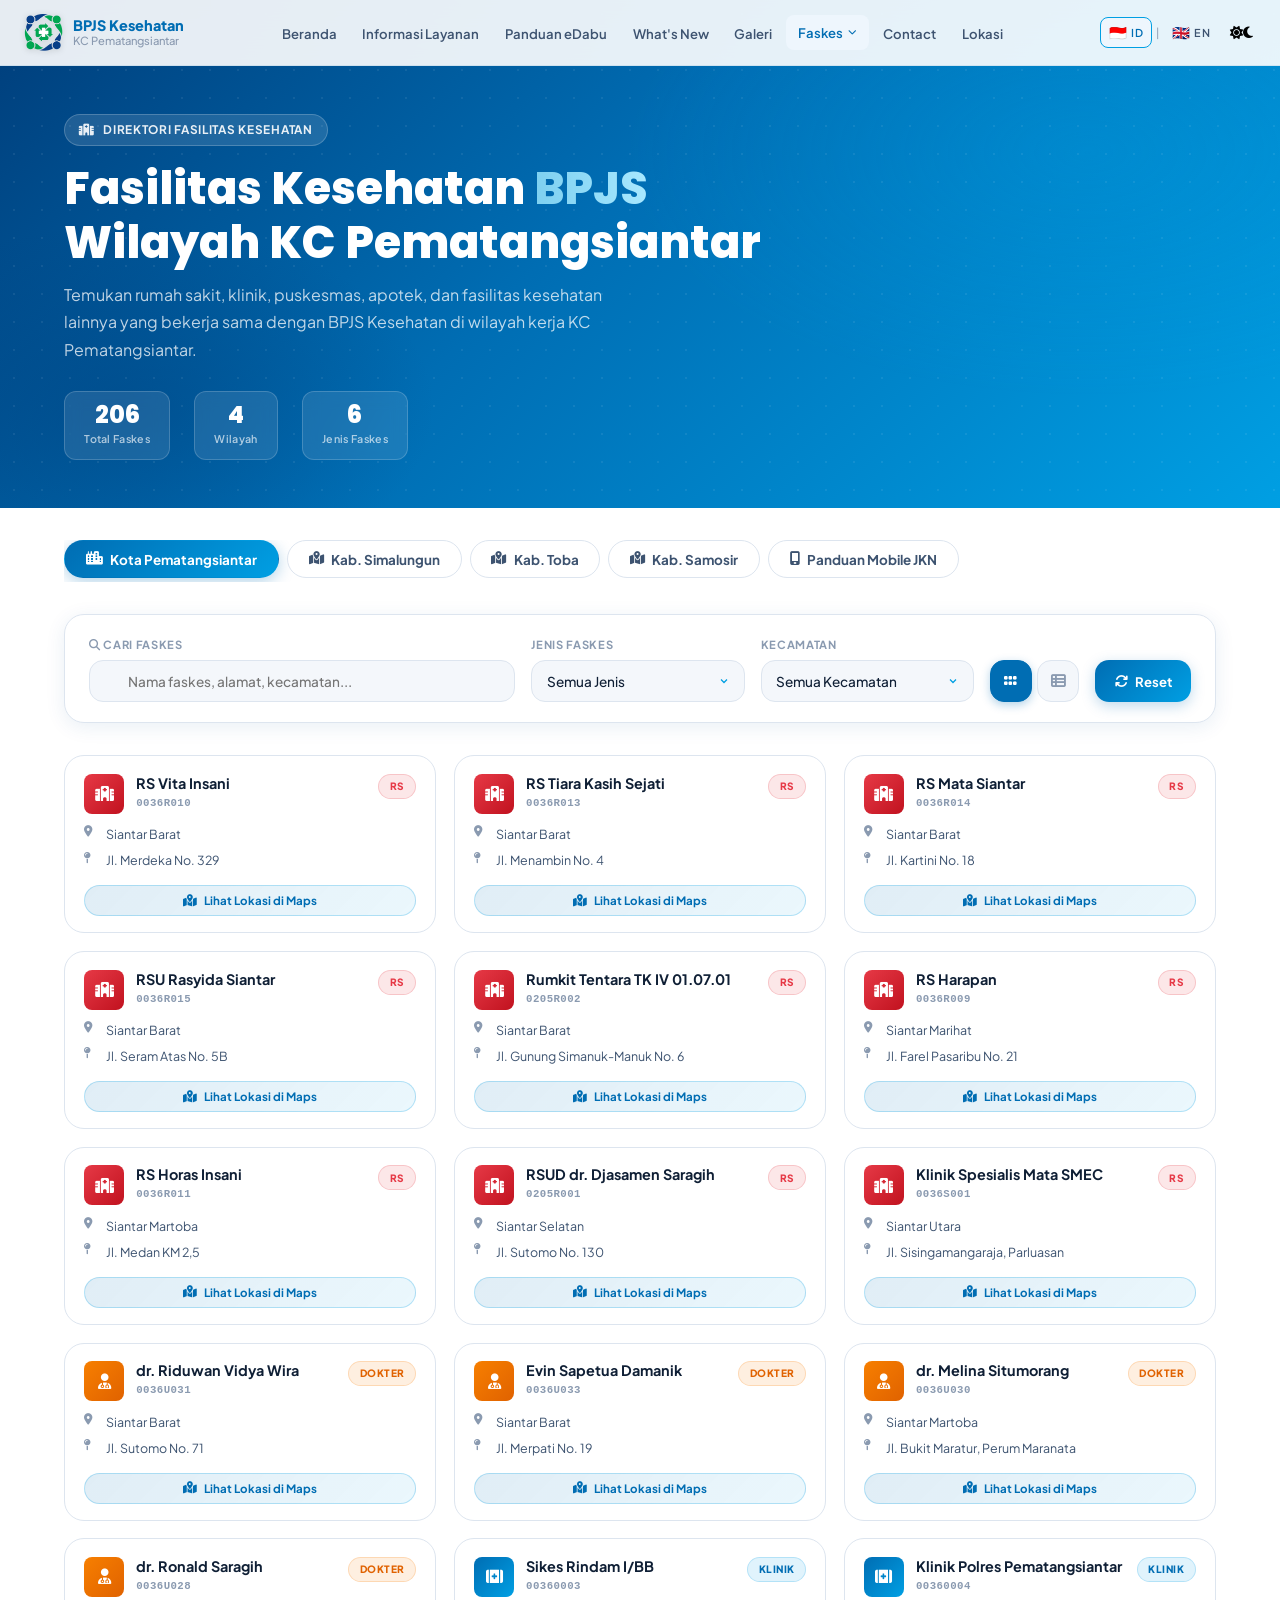
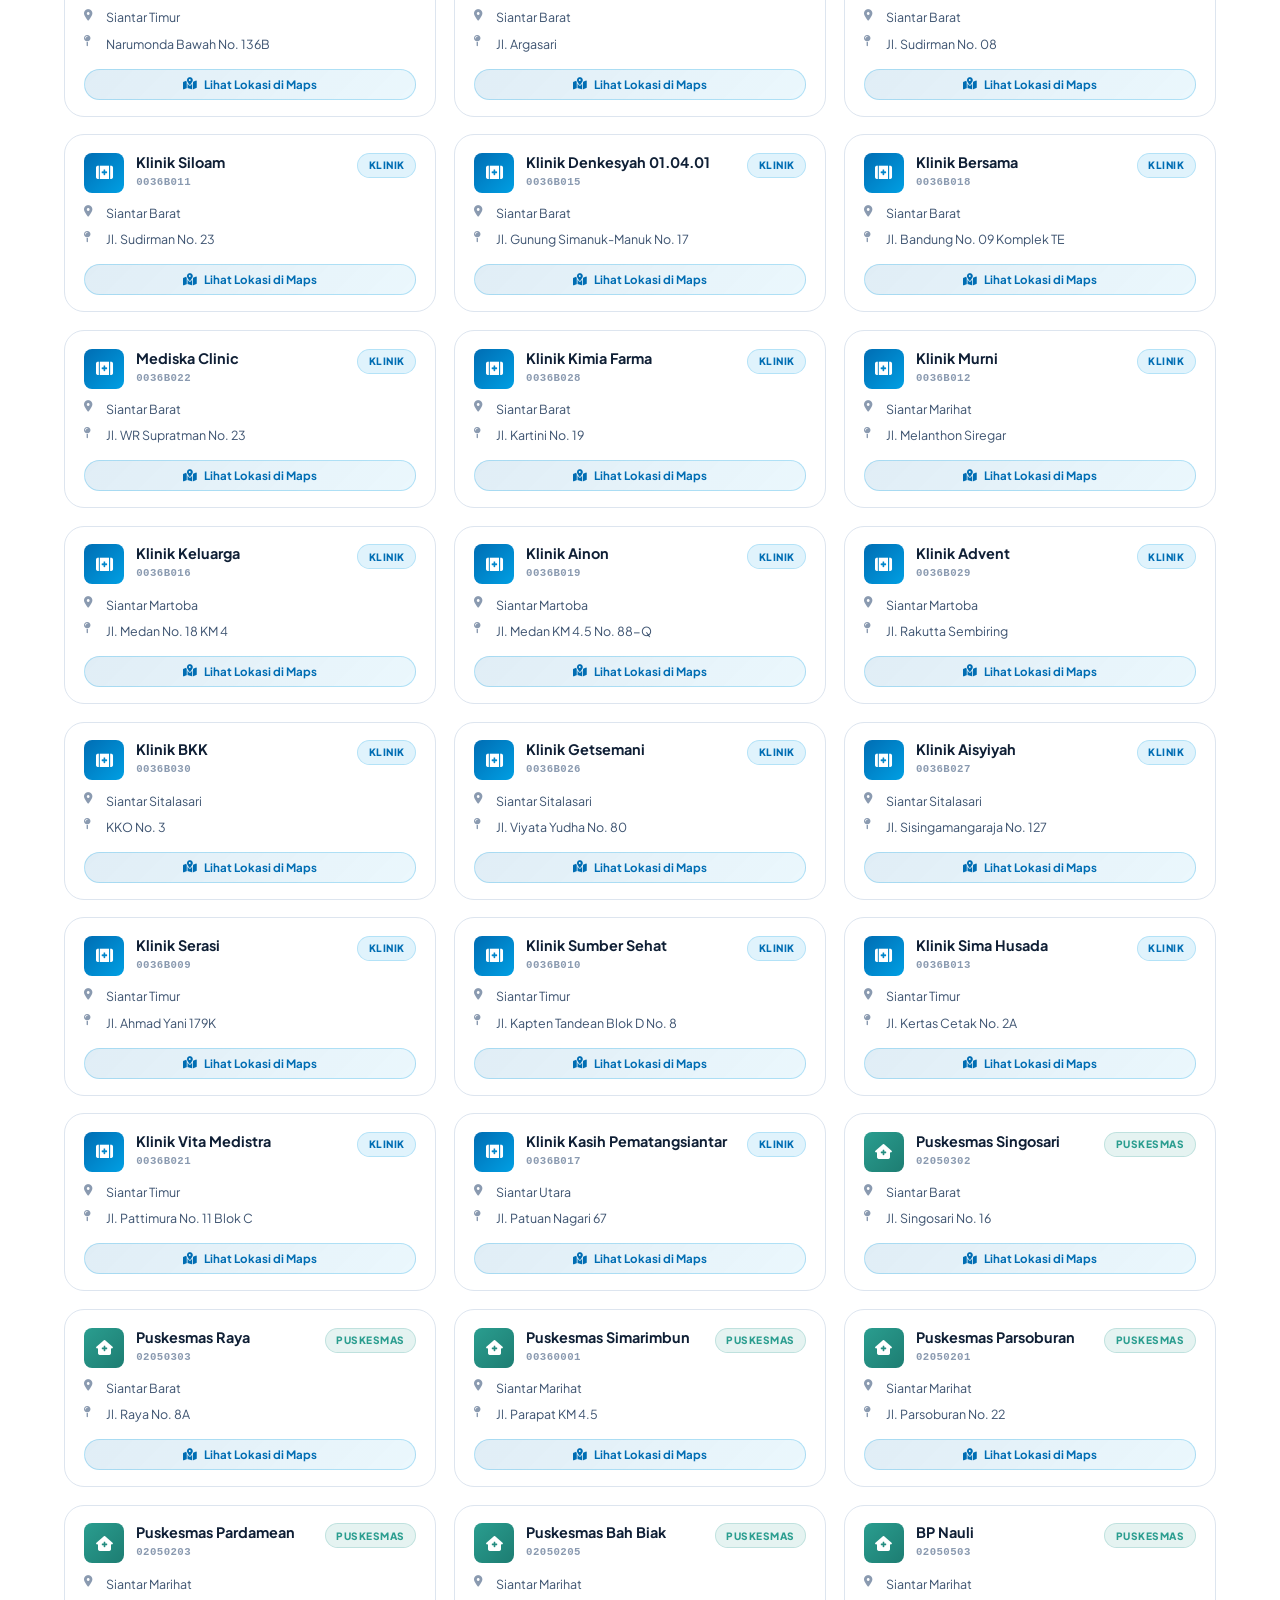
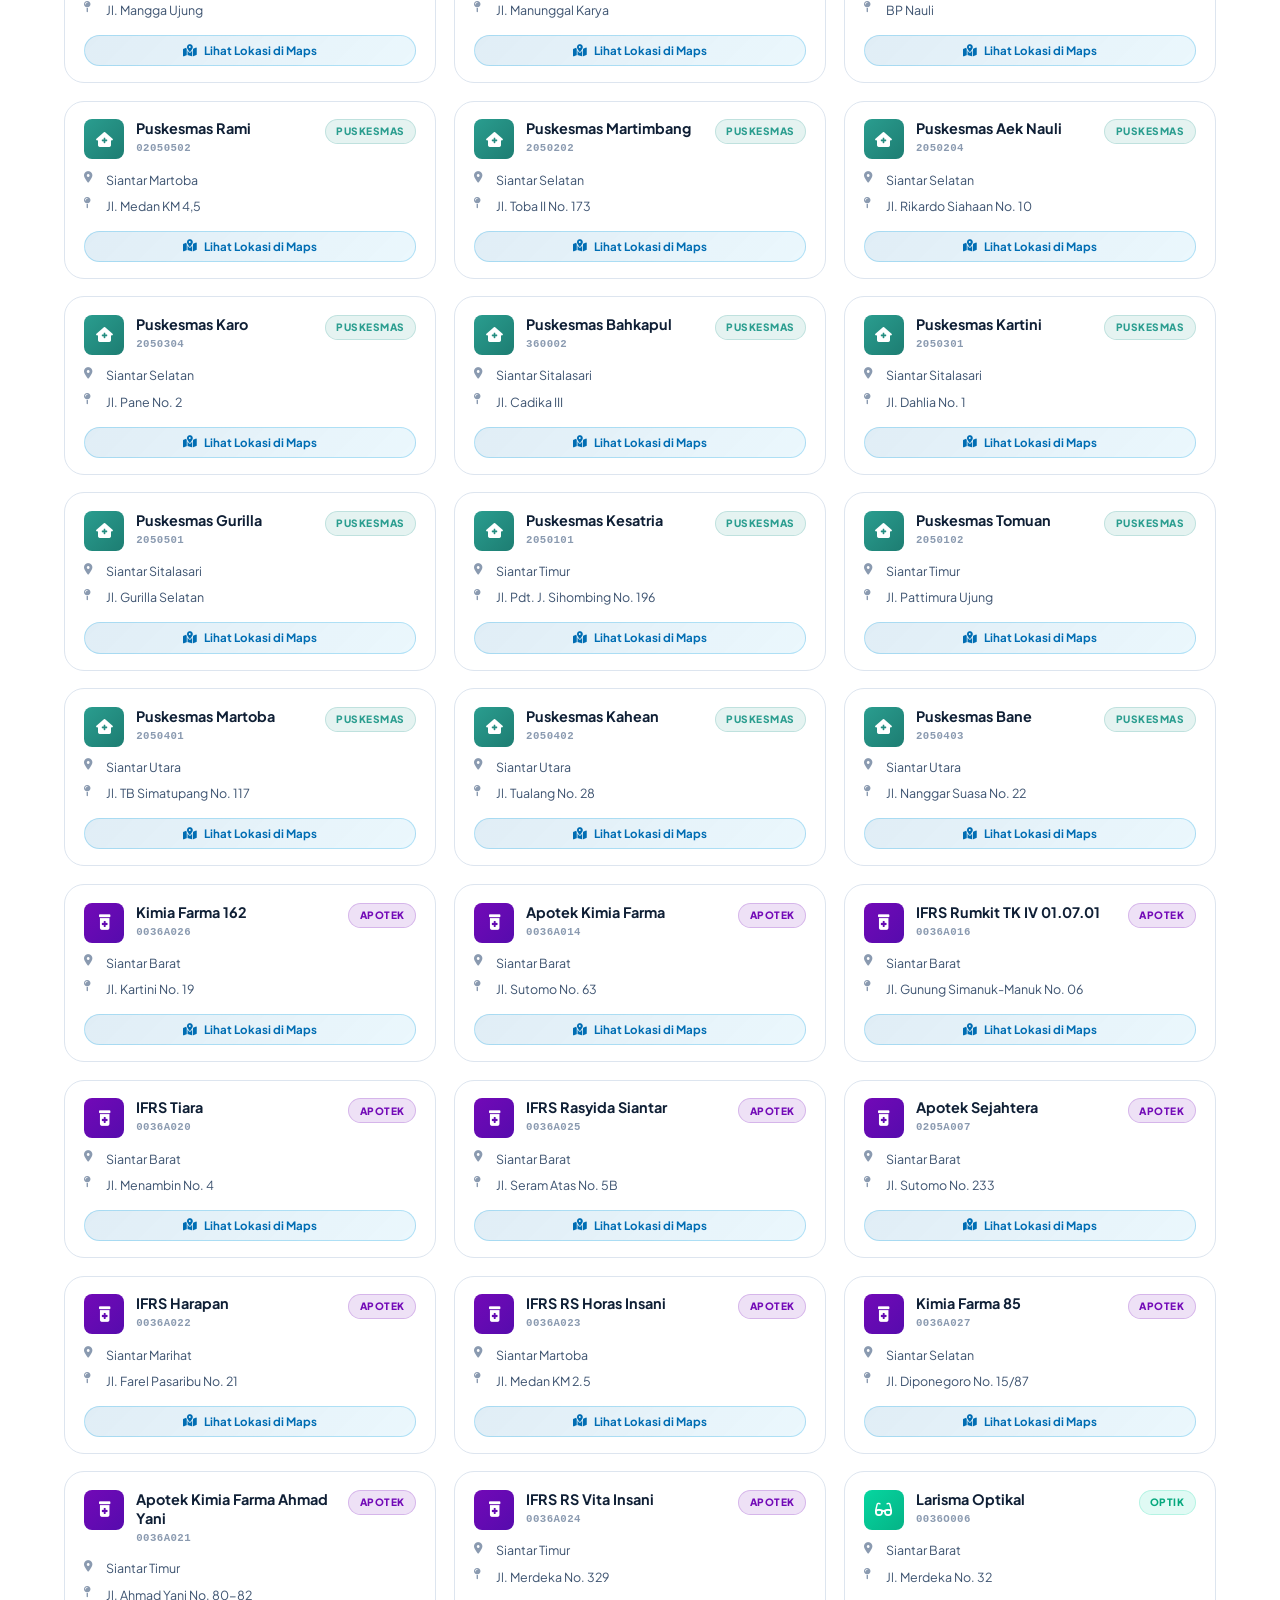
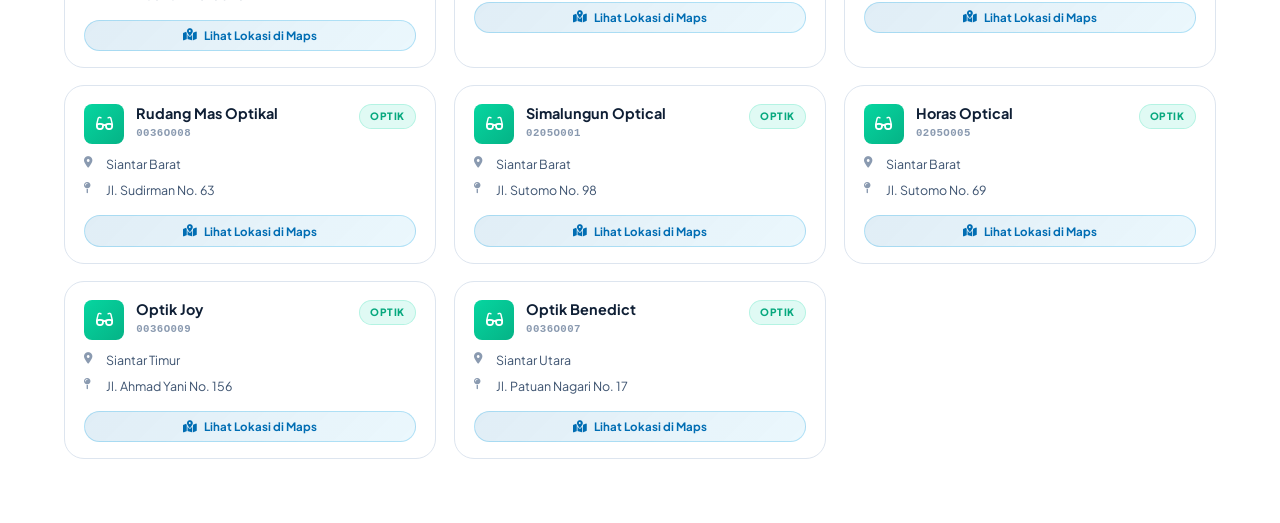
==== commit 3cbc0a9a: "Implement location buttons and map modal styling Added styles and functionality for location buttons" ====
--- a/faskes.html
+++ b/faskes.html
@@ -237,6 +237,106 @@
   .fcard-meta { display: flex; flex-direction: column; gap: .35rem; }
   .fcard-meta-row { display: flex; align-items: flex-start; gap: .5rem; font-size: clamp(.73rem,1.5vw,.78rem); color: var(--txt-2); }
   .fcard-meta-row i { color: var(--txt-3); font-size: .7rem; margin-top: .15rem; flex-shrink: 0; width: 14px; }
+
+  /* ── Lokasi Button on Card ── */
+  .fcard-loc-btn {
+    display: inline-flex; align-items: center; gap: .4rem;
+    padding: .44rem .9rem; border-radius: var(--r-full);
+    font-size: .72rem; font-weight: 700;
+    background: linear-gradient(135deg, rgba(0,109,179,.12), rgba(0,159,227,.08));
+    border: 1px solid rgba(0,159,227,.25); color: var(--c-primary);
+    cursor: pointer; transition: all .22s ease;
+    width: 100%; justify-content: center; margin-top: .25rem;
+    font-family: inherit;
+  }
+  [data-theme="dark"] .fcard-loc-btn { background: rgba(0,159,227,.1); color: #7dd0f0; border-color: rgba(0,229,255,.2); }
+  .fcard-loc-btn:hover { background: linear-gradient(135deg,#006db3,#009FE3); color: white; border-color: transparent; box-shadow: 0 4px 16px rgba(0,109,179,.3); transform: translateY(-1px); }
+  .fcard-loc-btn i { font-size: .75rem; }
+
+  /* Table lokasi link */
+  .td-loc-btn {
+    display: inline-flex; align-items: center; gap: .35rem;
+    padding: .3rem .75rem; border-radius: var(--r-full);
+    font-size: .7rem; font-weight: 700;
+    background: rgba(0,109,179,.08); border: 1px solid rgba(0,109,179,.2);
+    color: var(--c-primary); cursor: pointer; transition: all .2s ease;
+    white-space: nowrap; font-family: inherit;
+  }
+  [data-theme="dark"] .td-loc-btn { background: rgba(0,159,227,.08); color: #7dd0f0; border-color: rgba(0,229,255,.18); }
+  .td-loc-btn:hover { background: var(--c-primary); color: white; border-color: transparent; }
+
+  /* ── Map Modal ── */
+  .map-modal-overlay {
+    position: fixed; inset: 0; z-index: 9000;
+    background: rgba(0,0,0,.75); backdrop-filter: blur(6px);
+    display: flex; align-items: center; justify-content: center;
+    padding: 1rem;
+    opacity: 0; pointer-events: none; visibility: hidden;
+    transition: opacity .25s ease, visibility .25s;
+  }
+  .map-modal-overlay.open { opacity: 1; pointer-events: auto; visibility: visible; }
+  .map-modal {
+    background: var(--bg-card); border: 1px solid var(--border);
+    border-radius: var(--r-lg); box-shadow: 0 24px 80px rgba(0,0,0,.7);
+    width: 100%; max-width: 780px;
+    overflow: hidden;
+    transform: translateY(20px) scale(.97);
+    transition: transform .28s ease;
+    max-height: 92vh; display: flex; flex-direction: column;
+  }
+  .map-modal-overlay.open .map-modal { transform: translateY(0) scale(1); }
+  .map-modal-head {
+    display: flex; align-items: flex-start; justify-content: space-between; gap: 1rem;
+    padding: 1.1rem 1.25rem;
+    border-bottom: 1px solid var(--border);
+    flex-shrink: 0;
+  }
+  .map-modal-head-left { display: flex; align-items: flex-start; gap: .85rem; }
+  .map-modal-ico {
+    width: 44px; height: 44px; border-radius: var(--r-md); flex-shrink: 0;
+    display: flex; align-items: center; justify-content: center;
+    color: white; font-size: 1rem;
+  }
+  .map-modal-title { font-size: clamp(.88rem,1.8vw,.98rem); font-weight: 800; color: var(--txt); line-height: 1.3; margin-bottom: .2rem; }
+  .map-modal-sub { font-size: .75rem; color: var(--txt-2); display: flex; align-items: center; gap: .5rem; flex-wrap: wrap; }
+  .map-modal-sub span { display: flex; align-items: center; gap: .3rem; }
+  .map-modal-close {
+    width: 34px; height: 34px; border-radius: 50%; flex-shrink: 0;
+    background: var(--bg-alt); border: 1px solid var(--border);
+    color: var(--txt-3); display: flex; align-items: center; justify-content: center;
+    font-size: .82rem; cursor: pointer; transition: all .2s ease;
+  }
+  .map-modal-close:hover { background: #e63946; color: white; border-color: #e63946; }
+  .map-modal-iframe-wrap { flex: 1; position: relative; min-height: 0; }
+  .map-modal-iframe-wrap iframe { display: block; width: 100%; height: 420px; border: none; }
+  .map-modal-foot {
+    padding: .85rem 1.25rem;
+    border-top: 1px solid var(--border);
+    display: flex; align-items: center; justify-content: space-between; gap: .75rem;
+    flex-wrap: wrap; flex-shrink: 0;
+  }
+  .map-modal-kode { font-size: .7rem; font-family: monospace; color: var(--txt-3); background: var(--bg-alt); padding: .22rem .6rem; border-radius: 6px; }
+  .map-modal-foot-btns { display: flex; gap: .5rem; }
+  .map-open-btn {
+    display: inline-flex; align-items: center; gap: .4rem;
+    padding: .55rem 1.1rem; border-radius: var(--r-full);
+    font-size: .78rem; font-weight: 700; cursor: pointer;
+    transition: all .2s ease; font-family: inherit; border: none;
+  }
+  .map-open-gmaps { background: linear-gradient(135deg,#006db3,#009FE3); color: white; box-shadow: 0 4px 14px rgba(0,109,179,.28); }
+  .map-open-gmaps:hover { box-shadow: 0 6px 22px rgba(0,109,179,.45); transform: translateY(-1px); }
+  .map-open-dir { background: linear-gradient(135deg,#e63946,#c1121f); color: white; box-shadow: 0 4px 14px rgba(230,57,70,.28); }
+  .map-open-dir:hover { box-shadow: 0 6px 22px rgba(230,57,70,.42); transform: translateY(-1px); }
+  .map-loading { position: absolute; inset: 0; background: var(--bg-alt); display: flex; flex-direction: column; align-items: center; justify-content: center; gap: .75rem; color: var(--txt-3); }
+  .map-loading-spin { width: 36px; height: 36px; border: 3px solid var(--border); border-top-color: var(--c-primary); border-radius: 50%; animation: spin-loader 1s linear infinite; }
+  @keyframes spin-loader { to { transform: rotate(360deg); } }
+
+  @media (max-width: 600px) {
+    .map-modal-iframe-wrap iframe { height: 300px; }
+    .map-modal-foot { flex-direction: column; align-items: stretch; }
+    .map-modal-foot-btns { flex-direction: column; }
+    .map-open-btn { justify-content: center; }
+  }
 
   /* ══ TABLE VIEW ══ */
   .faskes-table-wrap {
@@ -522,28 +622,28 @@
   <!-- ══════════ PANEL: PEMATANGSIANTAR ══════════ -->
   <div class="faskes-panel active" id="panel-siantar">
     <div class="faskes-cards-grid" id="grid-siantar"></div>
-    <div class="faskes-table-wrap" id="table-siantar" style="display:none"><table class="faskes-table"><thead><tr><th>#</th><th>Kode</th><th>Nama Faskes</th><th>Jenis</th><th>Kecamatan</th><th>Alamat</th></tr></thead><tbody id="tbody-siantar"></tbody></table></div>
+    <div class="faskes-table-wrap" id="table-siantar" style="display:none"><table class="faskes-table"><thead><tr><th>#</th><th>Kode</th><th>Nama Faskes</th><th>Jenis</th><th>Kecamatan</th><th>Alamat</th><th>Lokasi</th></tr></thead><tbody id="tbody-siantar"></tbody></table></div>
     <div class="faskes-empty" id="empty-siantar" style="display:none"><i class="fa-solid fa-magnifying-glass"></i><h3>Tidak ditemukan</h3><p>Coba kata kunci atau filter lain.</p></div>
   </div>
 
   <!-- ══════════ PANEL: SIMALUNGUN ══════════ -->
   <div class="faskes-panel" id="panel-simalungun">
     <div class="faskes-cards-grid" id="grid-simalungun"></div>
-    <div class="faskes-table-wrap" id="table-simalungun" style="display:none"><table class="faskes-table"><thead><tr><th>#</th><th>Kode</th><th>Nama Faskes</th><th>Jenis</th><th>Kecamatan</th><th>Alamat</th></tr></thead><tbody id="tbody-simalungun"></tbody></table></div>
+    <div class="faskes-table-wrap" id="table-simalungun" style="display:none"><table class="faskes-table"><thead><tr><th>#</th><th>Kode</th><th>Nama Faskes</th><th>Jenis</th><th>Kecamatan</th><th>Alamat</th><th>Lokasi</th></tr></thead><tbody id="tbody-simalungun"></tbody></table></div>
     <div class="faskes-empty" id="empty-simalungun" style="display:none"><i class="fa-solid fa-magnifying-glass"></i><h3>Tidak ditemukan</h3><p>Coba kata kunci atau filter lain.</p></div>
   </div>
 
   <!-- ══════════ PANEL: TOBA ══════════ -->
   <div class="faskes-panel" id="panel-toba">
     <div class="faskes-cards-grid" id="grid-toba"></div>
-    <div class="faskes-table-wrap" id="table-toba" style="display:none"><table class="faskes-table"><thead><tr><th>#</th><th>Kode</th><th>Nama Faskes</th><th>Jenis</th><th>Kecamatan</th><th>Alamat</th></tr></thead><tbody id="tbody-toba"></tbody></table></div>
+    <div class="faskes-table-wrap" id="table-toba" style="display:none"><table class="faskes-table"><thead><tr><th>#</th><th>Kode</th><th>Nama Faskes</th><th>Jenis</th><th>Kecamatan</th><th>Alamat</th><th>Lokasi</th></tr></thead><tbody id="tbody-toba"></tbody></table></div>
     <div class="faskes-empty" id="empty-toba" style="display:none"><i class="fa-solid fa-magnifying-glass"></i><h3>Tidak ditemukan</h3><p>Coba kata kunci atau filter lain.</p></div>
   </div>
 
   <!-- ══════════ PANEL: SAMOSIR ══════════ -->
   <div class="faskes-panel" id="panel-samosir">
     <div class="faskes-cards-grid" id="grid-samosir"></div>
-    <div class="faskes-table-wrap" id="table-samosir" style="display:none"><table class="faskes-table"><thead><tr><th>#</th><th>Kode</th><th>Nama Faskes</th><th>Jenis</th><th>Kecamatan</th><th>Alamat</th></tr></thead><tbody id="tbody-samosir"></tbody></table></div>
+    <div class="faskes-table-wrap" id="table-samosir" style="display:none"><table class="faskes-table"><thead><tr><th>#</th><th>Kode</th><th>Nama Faskes</th><th>Jenis</th><th>Kecamatan</th><th>Alamat</th><th>Lokasi</th></tr></thead><tbody id="tbody-samosir"></tbody></table></div>
     <div class="faskes-empty" id="empty-samosir" style="display:none"><i class="fa-solid fa-magnifying-glass"></i><h3>Tidak ditemukan</h3><p>Coba kata kunci atau filter lain.</p></div>
   </div>
 
@@ -918,6 +1018,9 @@
 };
 
 function buildCard(item, idx) {
+  // Encode item data safely as data-attributes to avoid quote conflicts in onclick
+  const safeNama   = item.nama.replace(/"/g,'&quot;').replace(/'/g,'&#39;');
+  const safeAlamat = item.alamat.replace(/"/g,'&quot;').replace(/'/g,'&#39;');
   return `
   <div class="fcard" data-type="${item.jenis}" data-kec="${item.kec}">
     <div class="fcard-header">
@@ -934,10 +1037,20 @@
       <div class="fcard-meta-row"><i class="fa-solid fa-location-dot"></i><span>${item.kec}</span></div>
       <div class="fcard-meta-row"><i class="fa-solid fa-map-pin"></i><span>${item.alamat}</span></div>
     </div>
+    <button class="fcard-loc-btn"
+      data-kode="${item.kode}"
+      data-nama="${safeNama}"
+      data-jenis="${item.jenis}"
+      data-kec="${item.kec}"
+      data-alamat="${safeAlamat}">
+      <i class="fa-solid fa-map-location-dot"></i> Lihat Lokasi di Maps
+    </button>
   </div>`;
 }
 
 function buildRow(item, idx) {
+  const safeNama   = item.nama.replace(/"/g,'&quot;').replace(/'/g,'&#39;');
+  const safeAlamat = item.alamat.replace(/"/g,'&quot;').replace(/'/g,'&#39;');
   return `<tr data-type="${item.jenis}" data-kec="${item.kec}">
     <td>${idx + 1}</td>
     <td><span class="td-code">${item.kode}</span></td>
@@ -945,6 +1058,12 @@
     <td><span class="fcard-badge badge-${item.jenis}">${item.jenis}</span></td>
     <td>${item.kec}</td>
     <td class="td-addr">${item.alamat}</td>
+    <td><button class="td-loc-btn"
+      data-kode="${item.kode}"
+      data-nama="${safeNama}"
+      data-jenis="${item.jenis}"
+      data-kec="${item.kec}"
+      data-alamat="${safeAlamat}"><i class="fa-solid fa-map-location-dot"></i> Lokasi</button></td>
   </tr>`;
 }
 
@@ -1148,5 +1267,143 @@
 }
 </style>
 
+<!-- ════════════════════════════════════
+     MAP MODAL
+════════════════════════════════════ -->
+<div class="map-modal-overlay" id="mapModalOverlay" role="dialog" aria-modal="true" aria-labelledby="mapModalTitle">
+  <div class="map-modal">
+    <div class="map-modal-head">
+      <div class="map-modal-head-left">
+        <div class="map-modal-ico" id="mapModalIco"><i class="fa-solid fa-hospital"></i></div>
+        <div>
+          <div class="map-modal-title" id="mapModalTitle">Nama Faskes</div>
+          <div class="map-modal-sub">
+            <span><i class="fa-solid fa-tag"></i> <span id="mapModalJenis"></span></span>
+            <span><i class="fa-solid fa-location-dot"></i> <span id="mapModalKec"></span></span>
+            <span><i class="fa-solid fa-map-pin"></i> <span id="mapModalAlamat"></span></span>
+          </div>
+        </div>
+      </div>
+      <button class="map-modal-close" id="mapModalClose" aria-label="Tutup"><i class="fa-solid fa-xmark"></i></button>
+    </div>
+    <div class="map-modal-iframe-wrap" id="mapModalIframeWrap">
+      <div class="map-loading" id="mapLoading">
+        <div class="map-loading-spin"></div>
+        <span>Memuat peta…</span>
+      </div>
+      <iframe id="mapModalIframe" src="" title="Peta Lokasi Faskes" allowfullscreen loading="lazy"
+              style="opacity:0;transition:opacity .3s ease"
+              onload="this.style.opacity='1';document.getElementById('mapLoading').style.display='none'">
+      </iframe>
+    </div>
+    <div class="map-modal-foot">
+      <span class="map-modal-kode" id="mapModalKode">—</span>
+      <div class="map-modal-foot-btns">
+        <button class="map-open-btn map-open-gmaps" id="mapOpenGmaps">
+          <i class="fa-solid fa-map-location-dot"></i> Buka Google Maps
+        </button>
+        <button class="map-open-btn map-open-dir" id="mapOpenDir">
+          <i class="fa-solid fa-diamond-turn-right"></i> Petunjuk Arah
+        </button>
+      </div>
+    </div>
+  </div>
+</div>
+
+<script>
+/* ══════════════════════════════════════════════
+   MAP MODAL — event delegation via data-attributes
+   Google Maps Embed mode=search — no API key needed
+══════════════════════════════════════════════ */
+const typeIconsModal = {
+  RS:        { icon:'fa-hospital',                     color:'linear-gradient(135deg,#e63946,#c1121f)' },
+  Klinik:    { icon:'fa-kit-medical',                  color:'linear-gradient(135deg,#006db3,#009FE3)' },
+  Puskesmas: { icon:'fa-house-medical',                color:'linear-gradient(135deg,#2a9d8f,#1d7d72)' },
+  Dokter:    { icon:'fa-user-doctor',                  color:'linear-gradient(135deg,#f77f00,#e06200)' },
+  Apotek:    { icon:'fa-prescription-bottle-medical',  color:'linear-gradient(135deg,#7209b7,#560bad)' },
+  Optik:     { icon:'fa-glasses',                      color:'linear-gradient(135deg,#06d6a0,#05b386)' },
+};
+
+const wilayahLabel = {
+  siantar:    'Pematangsiantar Sumatera Utara',
+  simalungun: 'Kabupaten Simalungun Sumatera Utara',
+  toba:       'Kabupaten Toba Sumatera Utara',
+  samosir:    'Kabupaten Samosir Sumatera Utara',
+};
+
+function getActiveWilayah() {
+  const t = document.querySelector('.fn-tab.active');
+  return t ? t.dataset.panel : 'siantar';
+}
+
+function openMapModal(item) {
+  const overlay  = document.getElementById('mapModalOverlay');
+  const iframe   = document.getElementById('mapModalIframe');
+  const loading  = document.getElementById('mapLoading');
+  const ico      = document.getElementById('mapModalIco');
+  const ti       = typeIconsModal[item.jenis] || typeIconsModal['Klinik'];
+  const suffix   = wilayahLabel[getActiveWilayah()] || 'Sumatera Utara';
+  const query    = `${item.nama} ${item.alamat} ${suffix}`;
+  const enc      = encodeURIComponent(query);
+
+  /* Header */
+  document.getElementById('mapModalTitle').textContent   = item.nama;
+  document.getElementById('mapModalJenis').textContent   = item.jenis;
+  document.getElementById('mapModalKec').textContent     = item.kec;
+  document.getElementById('mapModalAlamat').textContent  = item.alamat;
+  document.getElementById('mapModalKode').textContent    = 'Kode: ' + item.kode;
+  ico.innerHTML        = `<i class="fa-solid ${ti.icon}"></i>`;
+  ico.style.background = ti.color;
+
+  /* Footer buttons — open Google Maps in new tab */
+  const gmapsUrl = `https://www.google.com/maps/search/?api=1&query=${enc}`;
+  const dirUrl   = `https://www.google.com/maps/dir/?api=1&destination=${enc}`;
+  document.getElementById('mapOpenGmaps').onclick = () => window.open(gmapsUrl, '_blank');
+  document.getElementById('mapOpenDir').onclick   = () => window.open(dirUrl,   '_blank');
+
+  /* Reset + load Google Maps embed (search mode, no API key) */
+  iframe.style.opacity  = '0';
+  loading.style.display = 'flex';
+  iframe.src = '';
+  iframe.src = `https://maps.google.com/maps?q=${enc}&output=embed&z=16&hl=id`;
+
+  overlay.classList.add('open');
+  document.body.style.overflow = 'hidden';
+}
+
+function closeMapModal() {
+  const overlay = document.getElementById('mapModalOverlay');
+  const iframe  = document.getElementById('mapModalIframe');
+  overlay.classList.remove('open');
+  document.body.style.overflow = '';
+  setTimeout(() => { iframe.src = ''; }, 300);
+}
+
+/* ── Event delegation: catch clicks on .fcard-loc-btn and .td-loc-btn ── */
+document.addEventListener('click', function(e) {
+  const btn = e.target.closest('.fcard-loc-btn, .td-loc-btn');
+  if (!btn) return;
+  const item = {
+    kode:   btn.dataset.kode   || '',
+    nama:   btn.dataset.nama   || '',
+    jenis:  btn.dataset.jenis  || '',
+    kec:    btn.dataset.kec    || '',
+    alamat: btn.dataset.alamat || '',
+  };
+  openMapModal(item);
+});
+
+/* ── Modal close controls ── */
+document.getElementById('mapModalClose').addEventListener('click', closeMapModal);
+document.getElementById('mapModalOverlay').addEventListener('click', function(e) {
+  if (e.target === this) closeMapModal();
+});
+document.addEventListener('keydown', function(e) {
+  if (e.key === 'Escape' && document.getElementById('mapModalOverlay').classList.contains('open')) {
+    closeMapModal();
+  }
+});
+</script>
+
 </body>
 </html>
